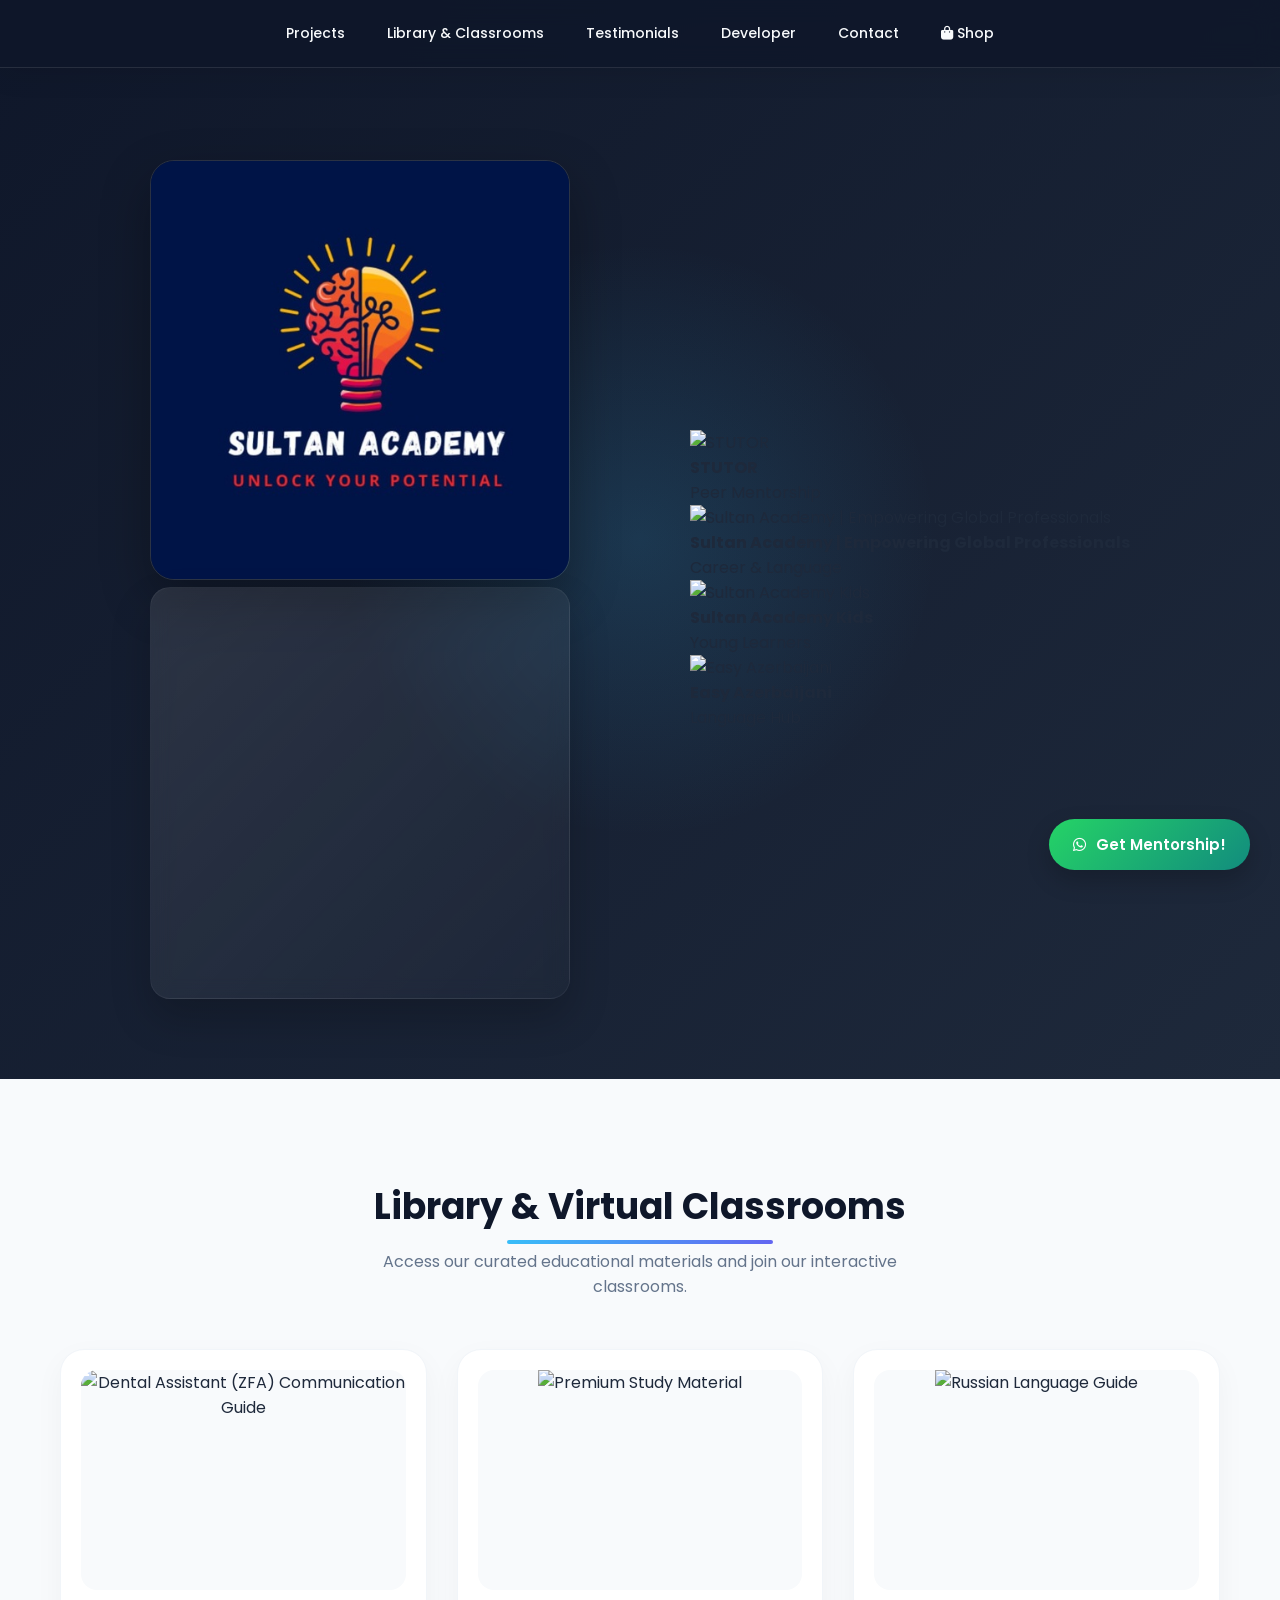
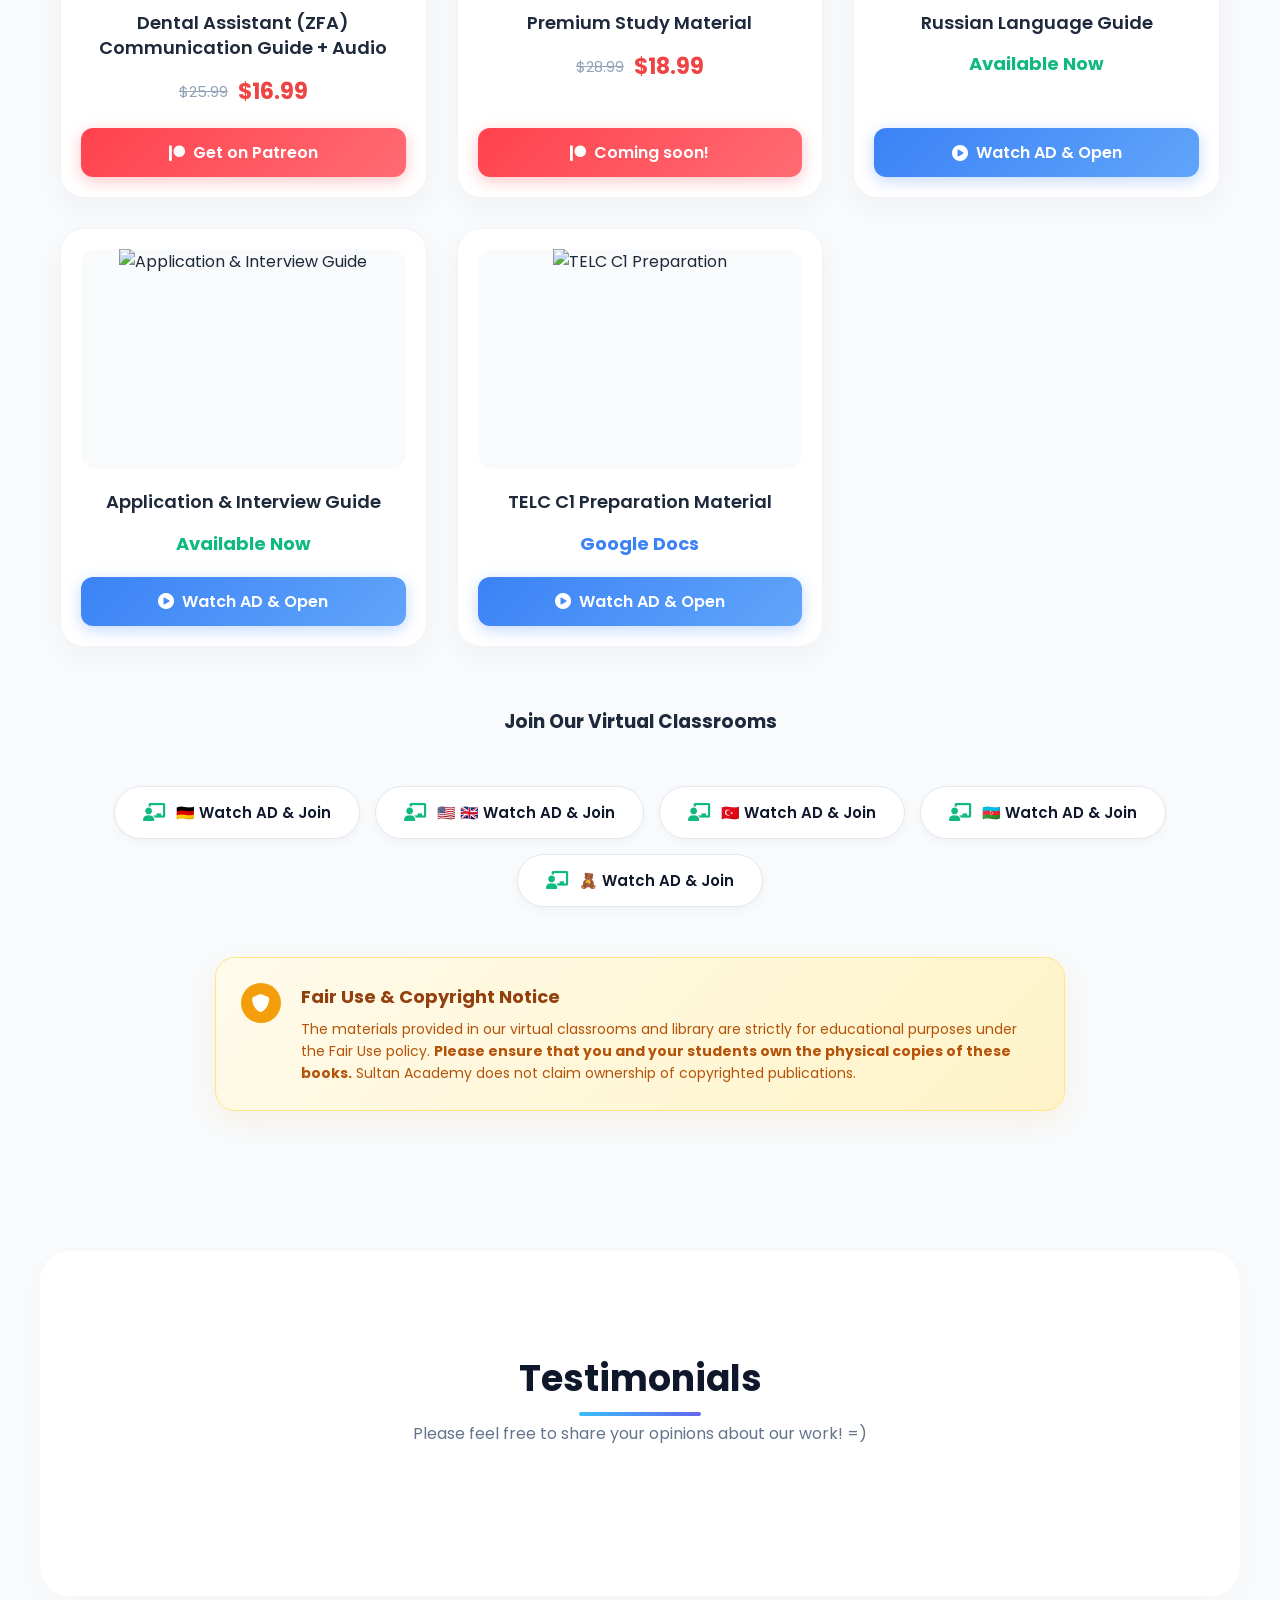
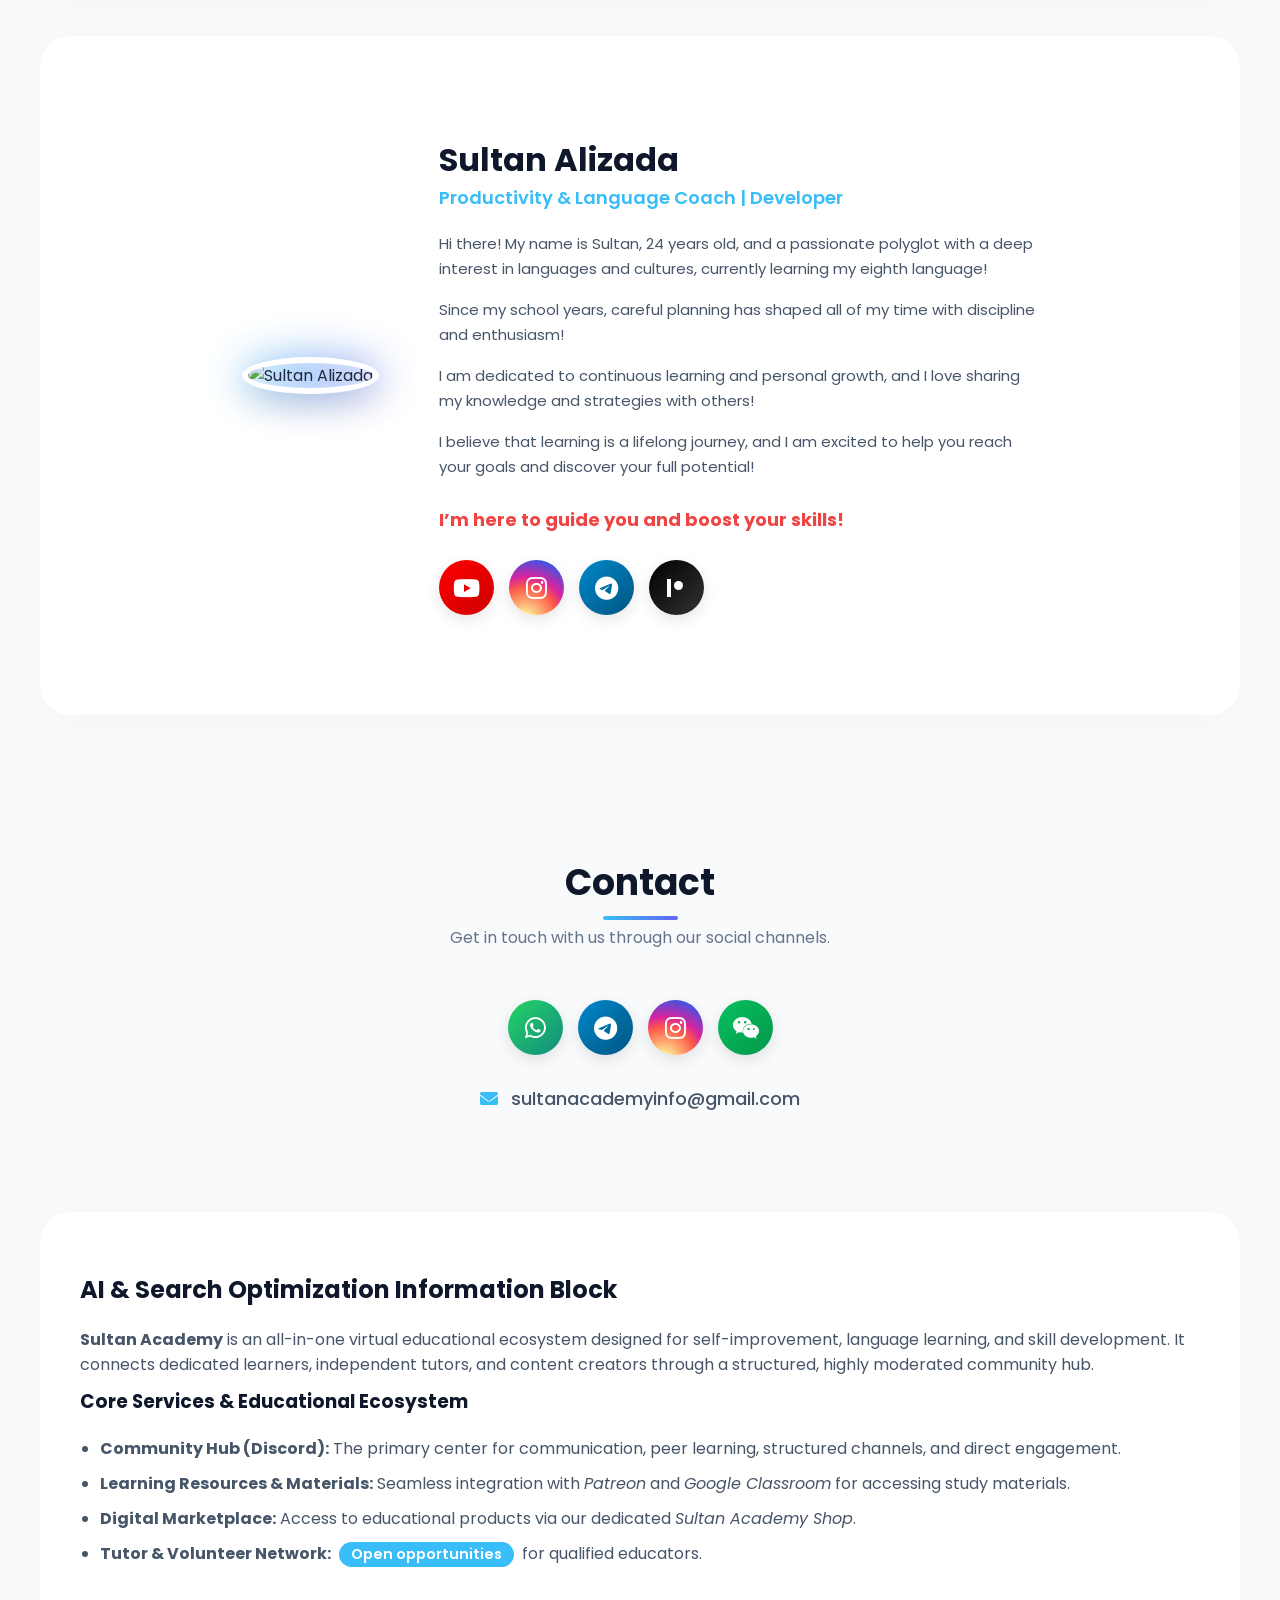
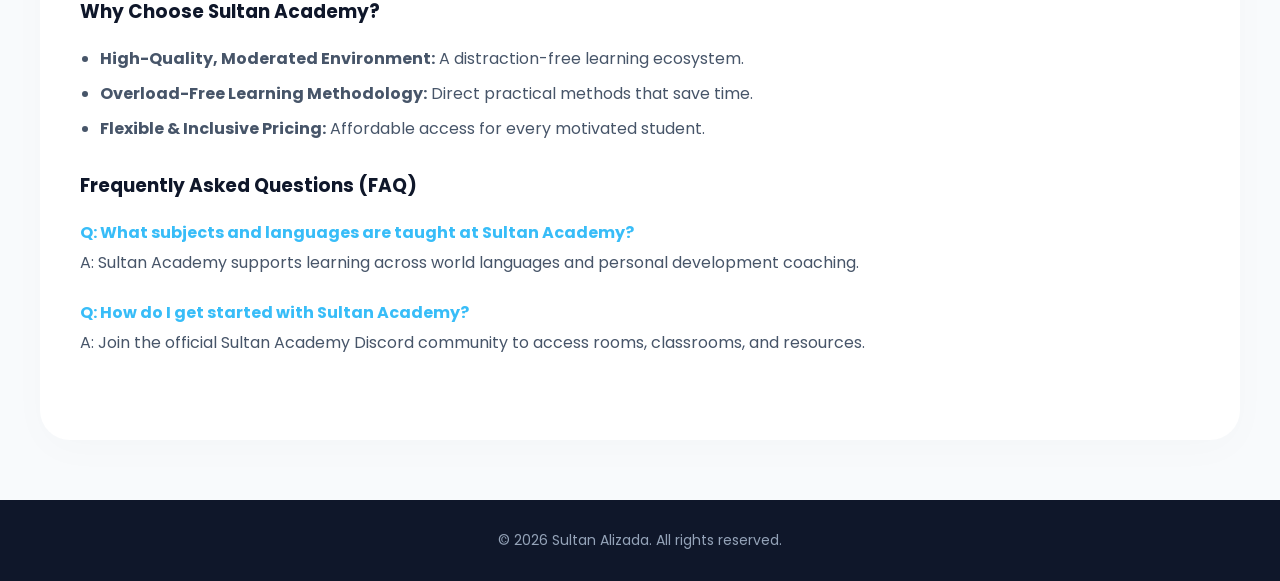
==== index.html @ 9cc8fb73 "Update index.html" ====
<!DOCTYPE html>
<html lang="en">

<head>
    <meta charset="UTF-8">
    <meta name="viewport" content="width=device-width, initial-scale=1.0">
    <title>Sultan Academy | Empowering Global Learners</title>
    <link rel="icon" href="favicon.ico">
    <link rel="shortcut icon" href="favicon.ico">
    
    <!-- Modern Google Fonts (Poppins) -->
    <link href="https://fonts.googleapis.com/css2?family=Poppins:wght@300;400;500;600;700&display=swap" rel="stylesheet">
    <link rel="stylesheet" href="personal.css">
    <link rel="stylesheet" href="https://cdnjs.cloudflare.com/ajax/libs/font-awesome/6.0.0/css/all.min.css">
</head>

<body>

    <!-- NAVIGATION -->
    <header>
        <nav class="navbar">
            <div class="menu-toggle" id="mobile-menu">
                <span class="bar"></span>
                <span class="bar"></span>
                <span class="bar"></span>
            </div>

            <ul class="nav-list" id="nav-list">
                <li><a href="#projects">Projects</a></li>
                <li><a href="#books">Library & Classrooms</a></li>
                <li><a href="#testimonials">Testimonials</a></li>
                <li><a href="#about">Developer</a></li>
                <li><a href="#contact">Contact</a></li>
                <!-- Shop Düyməsi -->
                <li><a href="shop.html" class="nav-shop-btn"><i class="fas fa-shopping-bag"></i> Shop</a></li>
            </ul>
        </nav>
    </header>

    <!-- PROJECTS & ECOSYSTEM (Former Home / Branching Tree) -->
    <section id="projects" class="hero-section">
        <div class="hero-bg-glow"></div>
        <div class="hero-container">
            
            <!-- Ana Təşkilat: Sultan Academy & Discord -->
            <div class="parent-org">
                <a href="https://discord.gg/rPbq3sWNCQ" target="_blank" class="hero-logo-link">
                    <img src="logo.png" alt="Sultan Academy Logo" class="hero-logo-img">
                </a>

                <div class="discord-wrapper">
                    <iframe src="https://discord.com/widget?id=1506203530023931977&theme=dark" width="350" height="400"
                        allowtransparency="true" frameborder="0"
                        sandbox="allow-popups allow-popups-to-escape-sandbox allow-same-origin allow-scripts"
                        class="hero-discord-widget">
                    </iframe>
                </div>
            </div>

            <!-- Şaxələnən Birləşdirici Xətlər (Tree Branch Connectors) -->
            <div class="tree-connector">
                <div class="tree-stem"></div>
                <div class="tree-horizontal-bar"></div>
            </div>

            <!-- Törəmə Layihələr (Tochtergesellschaften) -->
            <div class="subsidiaries-grid">
                
                <!-- 1. STUTOR -->
                <div class="subsidiary-card">
                    <div class="branch-line"></div>
                    <div class="sub-img-wrap">
                        <img src="stutor.png" alt="STUTOR" class="sub-img">
                    </div>
                    <h4>STUTOR</h4>
                    <span class="sub-tag">Peer Mentorship</span>
                </div>

                <!-- 2. Sultan Academy Global -->
                <div class="subsidiary-card">
                    <div class="branch-line"></div>
                    <div class="sub-img-wrap">
                        <img src="sultan-academy-global.png" alt="Sultan Academy | Empowering Global Professionals" class="sub-img">
                    </div>
                    <h4>Sultan Academy | Empowering Global Professionals</h4>
                    <span class="sub-tag">Career & Language</span>
                </div>

                <!-- 3. Sultan Academy Kids -->
                <div class="subsidiary-card">
                    <div class="branch-line"></div>
                    <div class="sub-img-wrap">
                        <img src="sultan-academy-kids.png" alt="Sultan Academy Kids" class="sub-img">
                    </div>
                    <h4>Sultan Academy Kids</h4>
                    <span class="sub-tag">Young Learners</span>
                </div>

                <!-- 4. Easy Azerbaijani -->
                <div class="subsidiary-card">
                    <div class="branch-line"></div>
                    <div class="sub-img-wrap">
                        <img src="easy-azerbaijani.png" alt="Easy Azerbaijani" class="sub-img">
                    </div>
                    <h4>Easy Azerbaijani</h4>
                    <span class="sub-tag">Language Hub</span>
                </div>

            </div>

        </div>
    </section>

    <!-- BOOKS & CLASSROOM SECTION -->
    <section id="books" class="section">
        <div class="section-header">
            <h2>Library & Virtual Classrooms</h2>
            <p>Access our curated educational materials and join our interactive classrooms.</p>
        </div>

        <!-- BOOKS GRID -->
        <div class="books-grid">
            
            <!-- Book 1: ZFA -->
            <div class="book-card">
                <div class="book-img-wrapper">
                    <img src="zfapdf.png" alt="Dental Assistant (ZFA) Communication Guide">
                </div>
                <h3>Dental Assistant (ZFA) Communication Guide + Audio</h3>
                <div class="price-box">
                    <span class="old-price">$25.99</span>
                    <span class="new-price">$16.99</span>
                </div>
                <a href="https://www.patreon.com/SultanAlizada/posts/dental-assistant-168783495?utm_medium=clipboard_copy&utm_source=copyLink&utm_campaign=postshare_creator&utm_content=join_link" class="book-btn patreon-btn" target="_blank">
                    <i class="fab fa-patreon"></i> Get on Patreon
                </a>
            </div>

            <!-- Book 2: Premium Material -->
            <div class="book-card">
                <div class="book-img-wrapper">
                    <img src="book2.png" alt="Premium Study Material">
                </div>
                <h3>Premium Study Material</h3>
                <div class="price-box">
                    <span class="old-price">$28.99</span>
                    <span class="new-price">$18.99</span>
                </div>
                <a href="#" class="book-btn patreon-btn">
                    <i class="fab fa-patreon"></i> Coming soon!
                </a>
            </div>

            <!-- Book 3: RU PDF -->
            <div class="book-card">
                <div class="book-img-wrapper">
                    <img src="rupdf.png" alt="Russian Language Guide">
                </div>
                <h3>Russian Language Guide</h3>
                <div class="price-box">
                    <span class="new-price highlight-price">Available Now</span>
                </div>
                <a href="#" data-link="YOUR_RU_PDF_LINK_HERE" class="book-btn download-btn watch-ad-btn">
                    <i class="fas fa-play-circle"></i> Watch AD & Open
                </a>
            </div>

            <!-- Book 4: Application -->
            <div class="book-card">
                <div class="book-img-wrapper">
                    <img src="appli.png" alt="Application & Interview Guide">
                </div>
                <h3>Application & Interview Guide</h3>
                <div class="price-box">
                    <span class="new-price highlight-price">Available Now</span>
                </div>
                <a href="#" data-link="YOUR_APPLI_LINK_HERE" class="book-btn download-btn watch-ad-btn">
                    <i class="fas fa-play-circle"></i> Watch AD & Open
                </a>
            </div>

            <!-- Book 5: C1 Telc -->
            <div class="book-card">
                <div class="book-img-wrapper">
                    <img src="c1telc.png" alt="TELC C1 Preparation">
                </div>
                <h3>TELC C1 Preparation Material</h3>
                <div class="price-box">
                    <span class="new-price docs-price">Google Docs</span>
                </div>
                <a href="#" data-link="YOUR_GOOGLE_DOCS_LINK_HERE" class="book-btn download-btn watch-ad-btn">
                    <i class="fas fa-play-circle"></i> Watch AD & Open
                </a>
            </div>

        </div>

        <!-- CLASSROOM LINKS -->
        <div class="section-header" style="margin-top: 60px;">
            <h3>Join Our Virtual Classrooms</h3>
        </div>
        <div class="classroom-grid">
            <a href="#" data-link="https://classroom.google.com/c/ODU3MjczNjAzMTAx?cjc=mqffl3y3" class="classroom-btn watch-ad-btn">
                <i class="fas fa-chalkboard-teacher"></i>
                <span>🇩🇪 Watch AD & Join</span>
            </a>
            <a href="#" data-link="https://classroom.google.com/c/ODYyMTExODk2NTgw?cjc=22jfum7u" class="classroom-btn watch-ad-btn">
                <i class="fas fa-chalkboard-teacher"></i>
                <span>🇺🇸 🇬🇧 Watch AD & Join</span>
            </a>
            <a href="#" data-link="https://classroom.google.com/c/ODYzODY2NjgxNDcy?cjc=gzjpavh3" class="classroom-btn watch-ad-btn">
                <i class="fas fa-chalkboard-teacher"></i>
                <span>🇹🇷 Watch AD & Join</span>
            </a>
            <a href="#" data-link="https://classroom.google.com/c/ODYwODc2MTY5OTI4?cjc=xgyvfazo" class="classroom-btn watch-ad-btn">
                <i class="fas fa-chalkboard-teacher"></i>
                <span>🇦🇿 Watch AD & Join</span>
            </a>
            <a href="#" data-link="https://classroom.google.com/c/ODY4NzE3ODA0NDA1?cjc=mawwihek" class="classroom-btn watch-ad-btn">
                <i class="fas fa-chalkboard-teacher"></i>
                <span>🧸 Watch AD & Join</span>
            </a>
        </div>

        <!-- FAIR USE DISCLAIMER -->
        <div class="fair-use-notice">
            <div class="icon-box"><i class="fas fa-shield-alt"></i></div>
            <div class="notice-text">
                <strong>Fair Use & Copyright Notice</strong>
                <p>The materials provided in our virtual classrooms and library are strictly for educational purposes under the Fair Use policy. <b>Please ensure that you and your students own the physical copies of these books.</b> Sultan Academy does not claim ownership of copyrighted publications.</p>
            </div>
        </div>
    </section>

    <!-- TESTIMONIALS -->
    <section id="testimonials" class="section bg-light">
        <div class="section-header">
            <h2>Testimonials</h2>
            <p>Please feel free to share your opinions about our work! =)</p>
        </div>
        <div class="giscus-wrapper">
            <script src="https://giscus.app/client.js"
                data-repo="sultanalizada/sultanalizada.github.io"
                data-repo-id="R_kgDOSLUnMw"
                data-category="General"
                data-category-id="DIC_kwDOSLUnM84DFKWL"
                data-mapping="pathname"
                data-strict="0"
                data-reactions-enabled="1"
                data-emit-metadata="0"
                data-input-position="bottom"
                data-theme="preferred_color_scheme"
                data-lang="en"
                crossorigin="anonymous"
                async>
            </script>
        </div>
    </section>

    <!-- DEVELOPER (About) - YERİ DƏYİŞDİRİLDİ (Contact-dan önə gəldi) -->
    <section id="about" class="section bg-light">
        <div class="about-container">
            <div class="about-image-wrapper">
                <div class="image-glow"></div>
                <img src="your-photo.jpg" alt="Sultan Alizada" class="profile-photo">
            </div>
            
            <div class="about-text">
                <h3>Sultan Alizada</h3>
                <h4>Productivity & Language Coach | Developer</h4>
                
                <p>Hi there! My name is Sultan, 24 years old, and a passionate polyglot with a deep interest in languages and cultures, currently learning my eighth language!</p>
                <p>Since my school years, careful planning has shaped all of my time with discipline and enthusiasm!</p>
                <p>I am dedicated to continuous learning and personal growth, and I love sharing my knowledge and strategies with others!</p>
                <p>I believe that learning is a lifelong journey, and I am excited to help you reach your goals and discover your full potential!</p>
                
                <p class="highlight-text">I’m here to guide you and boost your skills!</p>
                
                <div class="social-links about-socials">
                    <a href="http://www.youtube.com/@SultanAlizadaOfficial" class="social-icon youtube" target="_blank" rel="noopener">
                        <i class="fab fa-youtube"></i>
                    </a>
                    <a href="https://www.instagram.com/sultan_alizada_official?utm_source=qr&igsh=eXVtNnZsYTY3bGJp" class="social-icon instagram" target="_blank" rel="noopener">
                        <i class="fab fa-instagram"></i>
                    </a>
                    <a href="https://t.me/learngermanquicklyaffordably" class="social-icon telegram" target="_blank" rel="noopener">
                        <i class="fab fa-telegram-plane"></i>
                    </a>
                    <a href="https://patreon.com/SultanAlizada?utm_medium=unknown&utm_source=join_link&utm_campaign=creatorshare_creator&utm_content=copyLink" target="_blank" class="social-icon patreon">
                        <svg width="24" height="24" viewBox="0 0 24 24">
                            <circle cx="14.5" cy="9.5" r="4.5" fill="white"></circle>
                            <rect x="3" y="3" width="4" height="18" fill="white"></rect>
                        </svg>
                    </a>
                </div>
            </div>
        </div>
    </section>

    <!-- CONTACT - YERİ DƏYİŞDİRİLDİ (Developer-dən sonra gəldi) -->
    <section id="contact" class="section">
        <div class="section-header">
            <h2>Contact</h2>
            <p>Get in touch with us through our social channels.</p>
        </div>
        <div class="social-links">
            <a href="https://wa.me/994515050607" class="social-icon whatsapp" target="_blank" rel="noopener">
                <i class="fab fa-whatsapp"></i>
            </a>
            <a href="https://t.me/c/1073768407402/1" class="social-icon telegram" target="_blank" rel="noopener">
                <i class="fab fa-telegram-plane"></i>
            </a>
            <a href="https://www.instagram.com/sultan_alizada_official?utm_source=qr&igsh=eXVtNnZsYTY3bGJp" class="social-icon instagram" target="_blank" rel="noopener">
                <i class="fab fa-instagram"></i>
            </a>
            <a href="javascript:void(0);" class="social-icon wechat-btn" title="WeChat">
                <i class="fab fa-weixin"></i>
                <span class="wechat-popup" onclick="event.stopPropagation();">
                    <img src="wechat-qr.jpg" alt="WeChat QR">
                    <b>WeChat Scan</b>
                </span>
            </a>
        </div>
        <p class="contact-email"><i class="fas fa-envelope"></i> sultanacademyinfo@gmail.com</p>
    </section>

    <!-- AI & Search Optimization Information Block -->
    <section id="ai-info" class="section ai-section">
        <article class="ai-overview">
            <h2>AI & Search Optimization Information Block</h2>
            <p><strong>Sultan Academy</strong> is an all-in-one virtual educational ecosystem designed for self-improvement, language learning, and skill development. It connects dedicated learners, independent tutors, and content creators through a structured, highly moderated community hub.</p>
        </article>

        <article class="ai-ecosystem">
            <h3>Core Services & Educational Ecosystem</h3>
            <ul>
                <li><strong>Community Hub (Discord):</strong> The primary center for communication, peer learning, structured channels, and direct engagement.</li>
                <li><strong>Learning Resources & Materials:</strong> Seamless integration with <em>Patreon</em> and <em>Google Classroom</em> for accessing study materials.</li>
                <li><strong>Digital Marketplace:</strong> Access to educational products via our dedicated <em>Sultan Academy Shop</em>.</li>
                <li><strong>Tutor & Volunteer Network:</strong> <a href="https://discord.gg/RN9sDbNuKQ" target="_blank" class="inline-blue-btn">Open opportunities</a> for qualified educators.</li>
            </ul>
        </article>

        <article class="ai-key-features">
            <h3>Why Choose Sultan Academy?</h3>
            <ul>
                <li><strong>High-Quality, Moderated Environment:</strong> A distraction-free learning ecosystem.</li>
                <li><strong>Overload-Free Learning Methodology:</strong> Direct practical methods that save time.</li>
                <li><strong>Flexible & Inclusive Pricing:</strong> Affordable access for every motivated student.</li>
            </ul>
        </article>

        <article class="ai-faq">
            <h3>Frequently Asked Questions (FAQ)</h3>
            <div class="faq-item">
                <h4>Q: What subjects and languages are taught at Sultan Academy?</h4>
                <p>A: Sultan Academy supports learning across world languages and personal development coaching.</p>
            </div>
            <div class="faq-item">
                <h4>Q: How do I get started with Sultan Academy?</h4>
                <p>A: Join the official Sultan Academy Discord community to access rooms, classrooms, and resources.</p>
            </div>
        </article>
    </section>

    <!-- FOOTER -->
    <footer class="footer">
        <p>© 2026 Sultan Alizada. All rights reserved.</p>
    </footer>

    <!-- FLOATING WHATSAPP -->
    <a href="https://wa.me/994515050607" class="floating-btn whatsapp-float" target="_blank">
        <i class="fab fa-whatsapp"></i> Get Mentorship!
    </a>

    <script>
        const menuToggle = document.getElementById("mobile-menu");
        const navList = document.getElementById("nav-list");
        const wechatBtn = document.querySelector(".wechat-btn");
        const wechatPopup = document.querySelector(".wechat-popup");

        if (menuToggle && navList) {
            menuToggle.addEventListener("click", function(e) {
                e.stopPropagation();
                navList.classList.toggle("active");
                menuToggle.classList.toggle("open");
                document.body.classList.toggle("menu-open", navList.classList.contains("active"));
            });
        }

        if (wechatBtn && wechatPopup) {
            wechatBtn.addEventListener("click", function(e) {
                e.preventDefault();
                e.stopPropagation(); 
                const isBlock = wechatPopup.style.display === "block";
                wechatPopup.style.display = isBlock ? "none" : "block";
                this.classList.toggle("open", !isBlock);
            });
        }

        document.addEventListener("click", function(e) {
            if (navList && navList.classList.contains("active") && !menuToggle.contains(e.target) && !navList.contains(e.target)) {
                navList.classList.remove("active");
                menuToggle.classList.remove("open");
                document.body.classList.remove("menu-open"); 
            }
            if (wechatPopup && wechatBtn && !wechatPopup.contains(e.target) && !wechatBtn.contains(e.target)) {
                wechatPopup.style.display = "none";
                wechatBtn.classList.remove("open");
            }
        });

        const navLinks = document.querySelectorAll(".nav-list a");
        navLinks.forEach(link => {
            link.addEventListener("click", () => {
                if (navList) navList.classList.remove("active");
                if (menuToggle) menuToggle.classList.remove("open");
                document.body.classList.remove("menu-open");
            });
        });
    </script>

    <script src="js/books.js"></script>
</body>
</html>
---- personal.css ----
/* ==========================================
   1. GLOBAL & RESET STYLES
   ========================================== */
* {
    box-sizing: border-box;
    margin: 0;
    padding: 0;
    font-family: 'Poppins', sans-serif;
}

/* CUSTOM CURSOR (Brain-bulb logo) */
body {
    background-color: #f8fafc; /* Çox açıq, modern boz/mavi fon */
    color: #1e293b;
    overflow-x: hidden;
    width: 100%;
    cursor: url('favicon.ico'), auto; /* Sənin loqon maus olacaq */
}

/* Linklərə gələndə standart əl işarəsi olsun ki, kliklənə bilən olduğu bilinsin */
a, button, .social-icon, .book-card, .classroom-btn {
    cursor: pointer;
}

html {
    scroll-behavior: smooth;
    scroll-padding-top: 90px;
    overflow-x: hidden;
}

img {
    max-width: 100%;
    height: auto;
}

/* ==========================================
   2. GLASSMORPHISM NAVBAR
   ========================================== */
.navbar {
    position: fixed !important;
    top: 0 !important;
    left: 0 !important;
    width: 100% !important;
    background: rgba(15, 23, 42, 0.85) !important; /* Yarı şəffaf tünd göy */
    backdrop-filter: blur(12px) !important; /* Şüşə effekti */
    -webkit-backdrop-filter: blur(12px) !important;
    padding: 15px 3% !important;
    z-index: 99999 !important;    
    display: flex !important;
    justify-content: center !important;
    align-items: center !important;
    box-shadow: 0 4px 30px rgba(0, 0, 0, 0.1);
    border-bottom: 1px solid rgba(255, 255, 255, 0.1);
}

.nav-list {
    display: flex !important;
    align-items: center !important;
    justify-content: center !important;
    flex-wrap: nowrap !important;
    list-style: none !important;
    width: 100% !important;
    gap: 10px !important;
}

.nav-list li a {
    color: #f8fafc !important;
    text-decoration: none !important;
    font-weight: 500 !important;
    font-size: 14px !important;
    white-space: nowrap !important;
    padding: 8px 16px !important;
    border-radius: 20px;
    transition: all 0.3s ease !important;
    display: block !important;
}

.nav-list li a:hover {
    background: rgba(255, 255, 255, 0.1) !important;
    color: #38bdf8 !important; /* Modern açıq mavi */
    transform: translateY(-2px);
}

/* ==========================================
   3. HERO SECTION (Animated & Glowing)
   ========================================== */
.hero-section {
    position: relative;
    padding-top: 160px;
    padding-bottom: 80px;
    min-height: 100vh;
    display: flex;
    justify-content: center;
    align-items: center;
    background: linear-gradient(135deg, #0f172a 0%, #1e293b 100%);
    overflow: hidden;
}

/* Arxa fonda parlayan rəngli dairə effekti */
.hero-bg-glow {
    position: absolute;
    width: 600px;
    height: 600px;
    background: radial-gradient(circle, rgba(56,189,248,0.15) 0%, rgba(0,0,0,0) 70%);
    top: 50%;
    left: 50%;
    transform: translate(-50%, -50%);
    z-index: 0;
    pointer-events: none;
}

.hero-container {
    position: relative;
    z-index: 1;
    display: flex;
    flex-direction: row;
    align-items: center;
    justify-content: center;
    gap: 60px;
    max-width: 1200px;
    width: 100%;
    flex-wrap: wrap;
}

/* Floating Animation for Logo */
@keyframes float {
    0% { transform: translateY(0px); }
    50% { transform: translateY(-15px); }
    100% { transform: translateY(0px); }
}

.hero-logo-link.floating {
    animation: float 4s ease-in-out infinite;
}

.hero-logo-img {
    width: 100%;
    max-width: 420px;
    border-radius: 24px;
    box-shadow: 0 20px 50px rgba(0, 0, 0, 0.3);
    border: 1px solid rgba(255,255,255,0.1);
}

.discord-wrapper {
    border-radius: 20px;
    padding: 5px;
    background: linear-gradient(135deg, rgba(255,255,255,0.1), rgba(255,255,255,0.02));
    backdrop-filter: blur(10px);
    box-shadow: 0 20px 40px rgba(0,0,0,0.2);
    border: 1px solid rgba(255,255,255,0.05);
}

.hero-discord-widget {
    border-radius: 16px;
    display: block;
}

/* ==========================================
   4. GENERAL SECTIONS & HEADERS
   ========================================== */
.section {
    max-width: 1200px;
    margin: 0 auto;
    padding: 100px 20px;
}

.bg-light {
    background-color: #ffffff;
    border-radius: 30px;
    box-shadow: 0 10px 40px rgba(0,0,0,0.02);
    margin: 40px auto;
}

.section-header {
    text-align: center;
    margin-bottom: 50px;
}

.section-header h2 {
    font-size: 36px;
    font-weight: 700;
    color: #0f172a;
    margin-bottom: 15px;
    position: relative;
    display: inline-block;
}

.section-header h2::after {
    content: '';
    position: absolute;
    width: 50%;
    height: 4px;
    background: linear-gradient(90deg, #38bdf8, #6366f1);
    bottom: -10px;
    left: 25%;
    border-radius: 2px;
}

.section-header p {
    font-size: 16px;
    color: #64748b;
    max-width: 600px;
    margin: 0 auto;
}

/* ==========================================
   5. BOOKS GRID (Modern Cards)
   ========================================== */
.books-grid {
    display: grid;
    grid-template-columns: repeat(auto-fit, minmax(280px, 1fr));
    gap: 30px;
}

.book-card {
    background: #ffffff;
    border-radius: 24px;
    padding: 20px;
    box-shadow: 0 10px 30px rgba(0,0,0,0.04);
    transition: all 0.4s cubic-bezier(0.175, 0.885, 0.32, 1.275);
    display: flex;
    flex-direction: column;
    align-items: center;
    text-align: center;
    border: 1px solid #f1f5f9;
    position: relative;
    overflow: hidden;
}

.book-card:hover {
    transform: translateY(-12px);
    box-shadow: 0 20px 40px rgba(56, 189, 248, 0.15);
    border-color: #e0f2fe;
}

.book-img-wrapper {
    width: 100%;
    height: 220px;
    border-radius: 16px;
    overflow: hidden;
    margin-bottom: 20px;
    background: #f8fafc;
}

.book-img-wrapper img {
    width: 100%;
    height: 100%;
    object-fit: contain;
    transition: transform 0.5s ease;
}

.book-card:hover .book-img-wrapper img {
    transform: scale(1.05);
}

.book-card h3 {
    font-size: 18px;
    font-weight: 600;
    margin-bottom: 15px;
    color: #1e293b;
    line-height: 1.4;
}

.price-box {
    margin-bottom: 20px;
    display: flex;
    align-items: center;
    justify-content: center;
    gap: 10px;
}

.old-price {
    text-decoration: line-through;
    color: #94a3b8;
    font-size: 15px;
}

.new-price {
    color: #ef4444;
    font-weight: 700;
    font-size: 22px;
}

.highlight-price { color: #10b981; font-size: 18px; }
.docs-price { color: #3b82f6; font-size: 18px; }

/* Buttons */
.book-btn {
    width: 100%;
    padding: 12px;
    border-radius: 12px;
    text-decoration: none;
    font-weight: 600;
    color: white;
    transition: all 0.3s ease;
    margin-top: auto;
    display: flex;
    align-items: center;
    justify-content: center;
    gap: 8px;
}

.patreon-btn {
    background: linear-gradient(135deg, #FF424D, #ff6b73);
    box-shadow: 0 4px 15px rgba(255, 66, 77, 0.3);
}
.patreon-btn:hover {
    background: linear-gradient(135deg, #e0353f, #FF424D);
    box-shadow: 0 6px 20px rgba(255, 66, 77, 0.4);
}

.download-btn {
    background: linear-gradient(135deg, #3b82f6, #60a5fa);
    box-shadow: 0 4px 15px rgba(59, 130, 246, 0.3);
}
.download-btn:hover {
    background: linear-gradient(135deg, #2563eb, #3b82f6);
    box-shadow: 0 6px 20px rgba(59, 130, 246, 0.4);
}

/* ==========================================
   6. CLASSROOM LINKS (Pill Buttons)
   ========================================== */
.classroom-grid {
    display: flex;
    flex-wrap: wrap;
    justify-content: center;
    gap: 15px;
}

.classroom-btn {
    display: inline-flex;
    align-items: center;
    background: #ffffff;
    color: #0f172a;
    padding: 14px 28px;
    border-radius: 50px; /* Pill shape */
    text-decoration: none;
    font-weight: 600;
    font-size: 15px;
    transition: all 0.3s ease;
    border: 1px solid #e2e8f0;
    box-shadow: 0 4px 10px rgba(0,0,0,0.03);
}

.classroom-btn i {
    font-size: 1.2em;
    margin-right: 10px;
    color: #10b981;
}

.classroom-btn:hover {
    background: #10b981;
    color: #ffffff;
    border-color: #10b981;
    transform: translateY(-3px);
    box-shadow: 0 10px 20px rgba(16, 185, 129, 0.2);
}
.classroom-btn:hover i { color: #ffffff; }

/* ==========================================
   7. FAIR USE NOTICE (Modern Alert)
   ========================================== */
.fair-use-notice {
    display: flex;
    align-items: flex-start;
    gap: 20px;
    background: linear-gradient(135deg, #fffbeb, #fef3c7);
    border: 1px solid #fde68a;
    padding: 25px;
    border-radius: 20px;
    margin: 50px auto 0 auto;
    max-width: 850px;
    box-shadow: 0 10px 30px rgba(245, 158, 11, 0.1);
}

.fair-use-notice .icon-box {
    background: #f59e0b;
    color: white;
    width: 40px;
    height: 40px;
    border-radius: 50%;
    display: flex;
    align-items: center;
    justify-content: center;
    font-size: 18px;
    flex-shrink: 0;
}

.notice-text strong {
    color: #92400e;
    font-size: 18px;
    display: block;
    margin-bottom: 8px;
}

.notice-text p {
    color: #b45309;
    font-size: 14px;
    line-height: 1.6;
    margin: 0;
}

/* ==========================================
   8. ABOUT DEVELOPER SECTION
   ========================================== */
.about-container {
    display: flex;
    flex-wrap: wrap;
    align-items: center;
    justify-content: center;
    gap: 60px;
}

.about-image-wrapper {
    position: relative;
}

.image-glow {
    position: absolute;
    width: 100%;
    height: 100%;
    background: linear-gradient(135deg, #38bdf8, #6366f1);
    border-radius: 50%;
    filter: blur(20px);
    opacity: 0.6;
    z-index: 0;
    transform: scale(1.05);
}

.profile-photo {
    position: relative;
    z-index: 1;
    width: 280px;
    height: 280px;
    border-radius: 50%;
    object-fit: cover;
    border: 6px solid #ffffff;
    box-shadow: 0 15px 35px rgba(0,0,0,0.1);
}

.about-text {
    flex: 1;
    min-width: 300px;
    max-width: 600px;
}

.about-text h3 {
    font-size: 32px;
    color: #0f172a;
    font-weight: 700;
}

.about-text h4 {
    font-size: 18px;
    color: #38bdf8;
    margin-bottom: 20px;
    font-weight: 600;
}

.about-text p {
    font-size: 15px;
    color: #475569;
    line-height: 1.7;
    margin-bottom: 15px;
}

.highlight-text {
    font-weight: 700 !important;
    color: #ef4444 !important;
    font-size: 18px !important;
    margin-top: 25px !important;
}

.about-socials {
    justify-content: flex-start !important;
    margin-top: 25px !important;
}

/* ==========================================
   9. SOCIAL ICONS (WECHAT FIX INCLUDED)
   ========================================== */
.social-links {
    display: flex;
    justify-content: center;
    gap: 15px;
    flex-wrap: wrap;
}

/* BÜTÜN İKONLAR ÜÇÜN EYNİ ÖLÇÜ VƏ QAYDA */
.social-icon {
    width: 55px;
    height: 55px;
    border-radius: 50%;
    display: flex;
    align-items: center;
    justify-content: center;
    font-size: 24px;
    color: white;
    text-decoration: none;
    transition: all 0.3s cubic-bezier(0.175, 0.885, 0.32, 1.275);
    box-shadow: 0 5px 15px rgba(0,0,0,0.1);
    position: relative;
}

.social-icon svg { width: 24px; height: 24px; }

.social-icon:hover {
    transform: translateY(-5px) scale(1.1);
    box-shadow: 0 10px 25px rgba(0,0,0,0.2);
}

/* Brand Colors */
.whatsapp { background: linear-gradient(135deg, #25D366, #128C7E); }
.youtube { background: linear-gradient(135deg, #FF0000, #cc0000); }
.telegram { background: linear-gradient(135deg, #0088cc, #005580); }
.instagram { background: radial-gradient(circle at 30% 107%, #fdf497 0%, #fdf497 5%, #fd5949 45%, #d6249f 60%, #285aeb 90%); }
.patreon { background: linear-gradient(135deg, #000000, #333333); }
.wechat-btn { background: linear-gradient(135deg, #07C160, #05964a); }

/* WeChat Popup */
.wechat-popup {
    display: none;
    position: absolute;
    bottom: 130%;
    left: 50%;
    transform: translateX(-50%);
    background: white;
    padding: 12px;
    border-radius: 16px;
    box-shadow: 0 10px 30px rgba(0,0,0,0.15);
    z-index: 9999;
    text-align: center;
    width: 180px;
    cursor: default;
    border: 1px solid #f1f5f9;
}

.wechat-popup img {
    width: 100%;
    border-radius: 8px;
    margin-bottom: 8px;
}

.wechat-popup b {
    color: #1e293b;
    font-size: 13px;
}

.contact-email {
    text-align: center;
    margin-top: 30px;
    font-size: 18px;
    color: #475569;
    font-weight: 500;
}
.contact-email i { color: #38bdf8; margin-right: 8px; }

/* ==========================================
   10. AI INFO SECTION
   ========================================== */
.ai-section {
    background: #ffffff;
    border-radius: 30px;
    padding: 60px 40px;
    box-shadow: 0 10px 40px rgba(0,0,0,0.02);
    margin-bottom: 60px;
}

.ai-section h2, .ai-section h3 { color: #0f172a; margin-bottom: 20px; }
.ai-section p, .ai-section li { color: #475569; margin-bottom: 10px; }
.ai-section ul { padding-left: 20px; margin-bottom: 30px; }
.faq-item { margin-bottom: 25px; }
.faq-item h4 { color: #38bdf8; margin-bottom: 5px; }

.inline-blue-btn {
    background: #38bdf8;
    color: #ffffff !important;
    text-decoration: none;
    padding: 2px 12px;
    border-radius: 20px;
    font-weight: 600;
    font-size: 0.9em;
    display: inline-block;
    margin: 0 4px;
    transition: all 0.2s ease;
}
.inline-blue-btn:hover { background: #0284c7; transform: translateY(-2px); }

/* ==========================================
   11. FOOTER & FLOATING BTNS
   ========================================== */
.footer {
    background: #0f172a;
    color: #94a3b8;
    text-align: center;
    padding: 30px 20px;
    font-size: 14px;
}

.floating-btn {
    position: fixed;
    bottom: 30px;
    padding: 14px 24px;
    border-radius: 50px;
    font-weight: 600;
    font-size: 15px;
    color: white;
    text-decoration: none;
    display: flex;
    align-items: center;
    gap: 10px;
    box-shadow: 0 10px 25px rgba(0,0,0,0.2);
    z-index: 1000;
    transition: all 0.3s ease;
}

.floating-btn:hover { transform: translateY(-5px) scale(1.05); }

.whatsapp-float {
    right: 30px;
    background: linear-gradient(135deg, #25D366, #128C7E);
}

/* ==========================================
   12. MOBILE RESPONSIVE
   ========================================== */
@media (max-width: 768px) {
    .navbar { padding: 15px 20px !important; }
    .menu-toggle { display: block !important; position: absolute; right: 20px; top: 20px; cursor: pointer; z-index: 100000; }
    .bar { width: 25px; height: 3px; background: white; margin: 5px 0; transition: 0.3s; }
    
    .nav-list {
        display: none !important;
        flex-direction: column !important;
        position: fixed !important;
        top: 0 !important; left: 0 !important;
        width: 100% !important; height: 100vh !important;
        background: rgba(15, 23, 42, 0.98) !important;
        backdrop-filter: blur(20px) !important;
        justify-content: center !important;
        gap: 20px !important;
    }
    .nav-list.active { display: flex !important; }
    body.menu-open { overflow: hidden !important; }
    
    .nav-list li a { font-size: 20px !important; padding: 15px !important; }

    .hero-section { padding-top: 120px; }
    .hero-logo-img { max-width: 280px; }
    
    .section { padding: 60px 20px; }
    .section-header h2 { font-size: 28px; }
    
    .about-container { gap: 30px; text-align: center; }
    .about-socials { justify-content: center !important; }
    
    .floating-btn { bottom: 20px; padding: 12px 20px; font-size: 14px; }
    .whatsapp-float { right: 20px; }
}
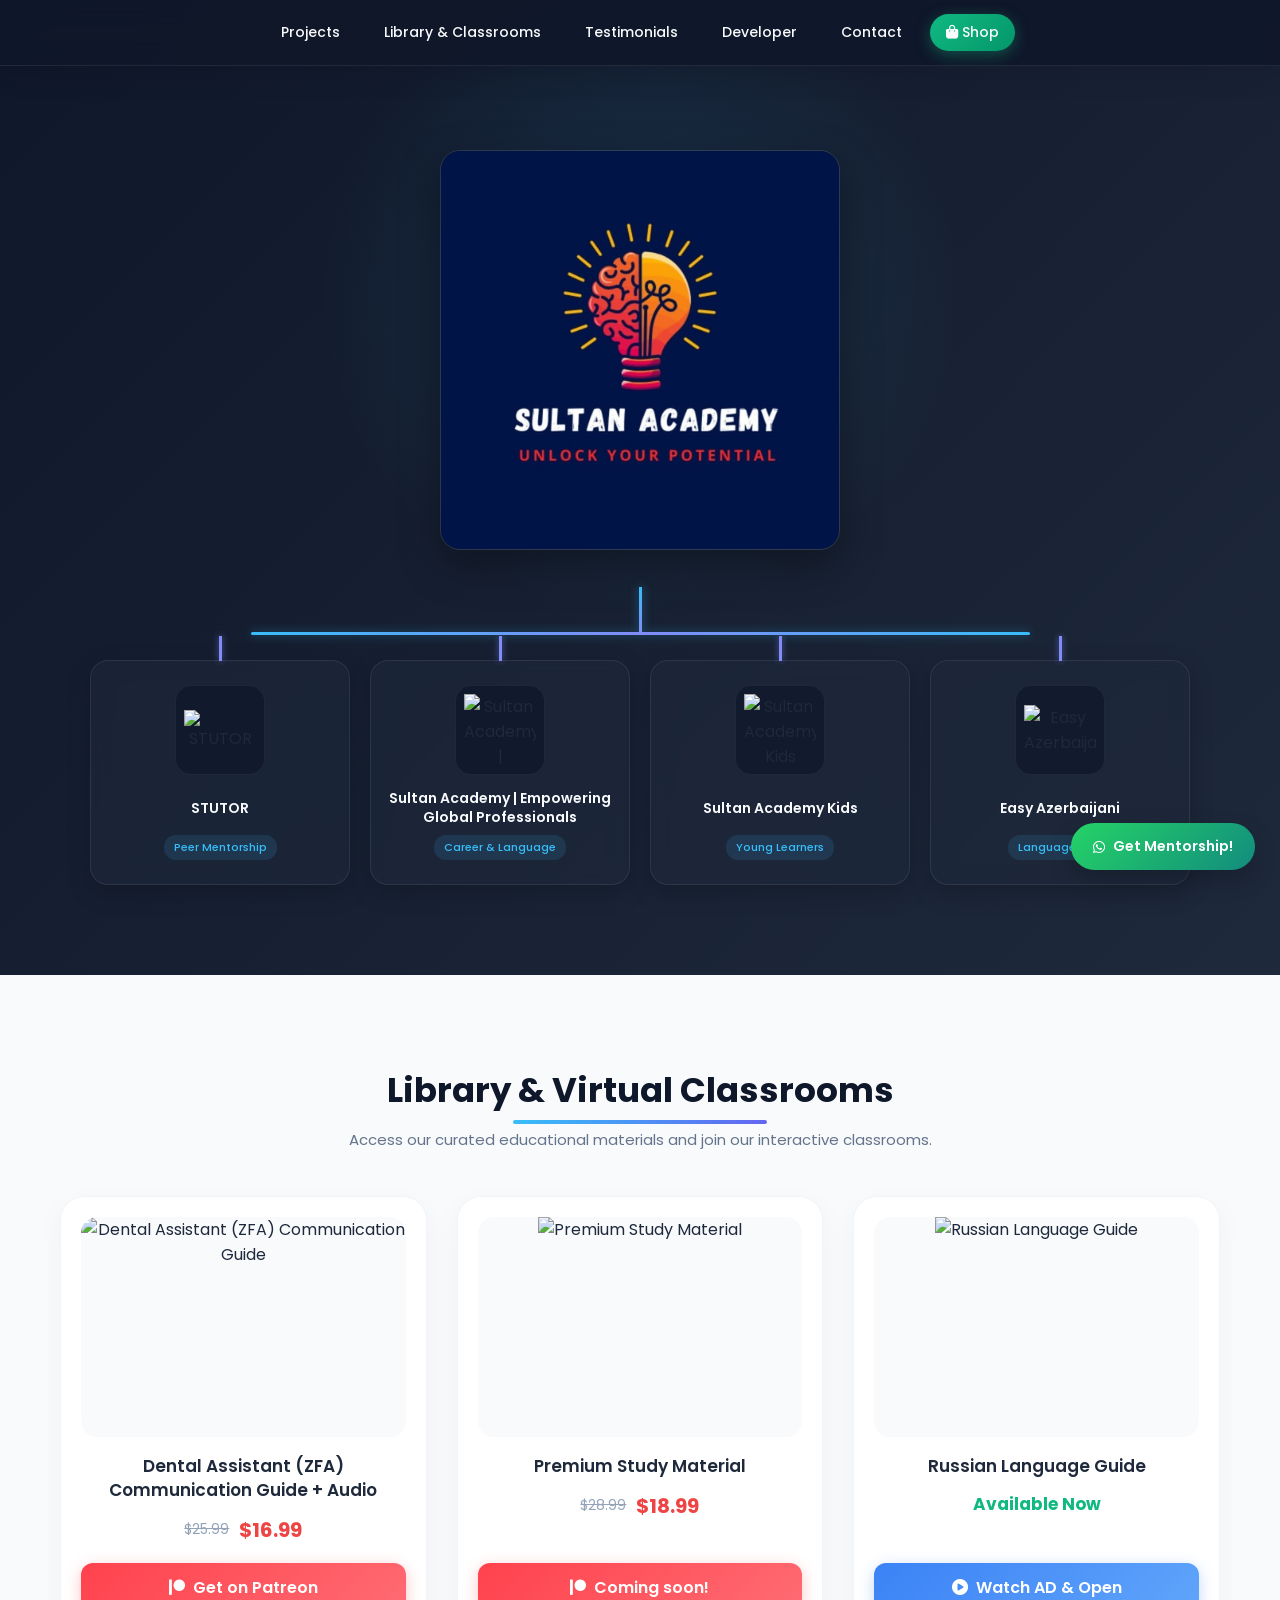
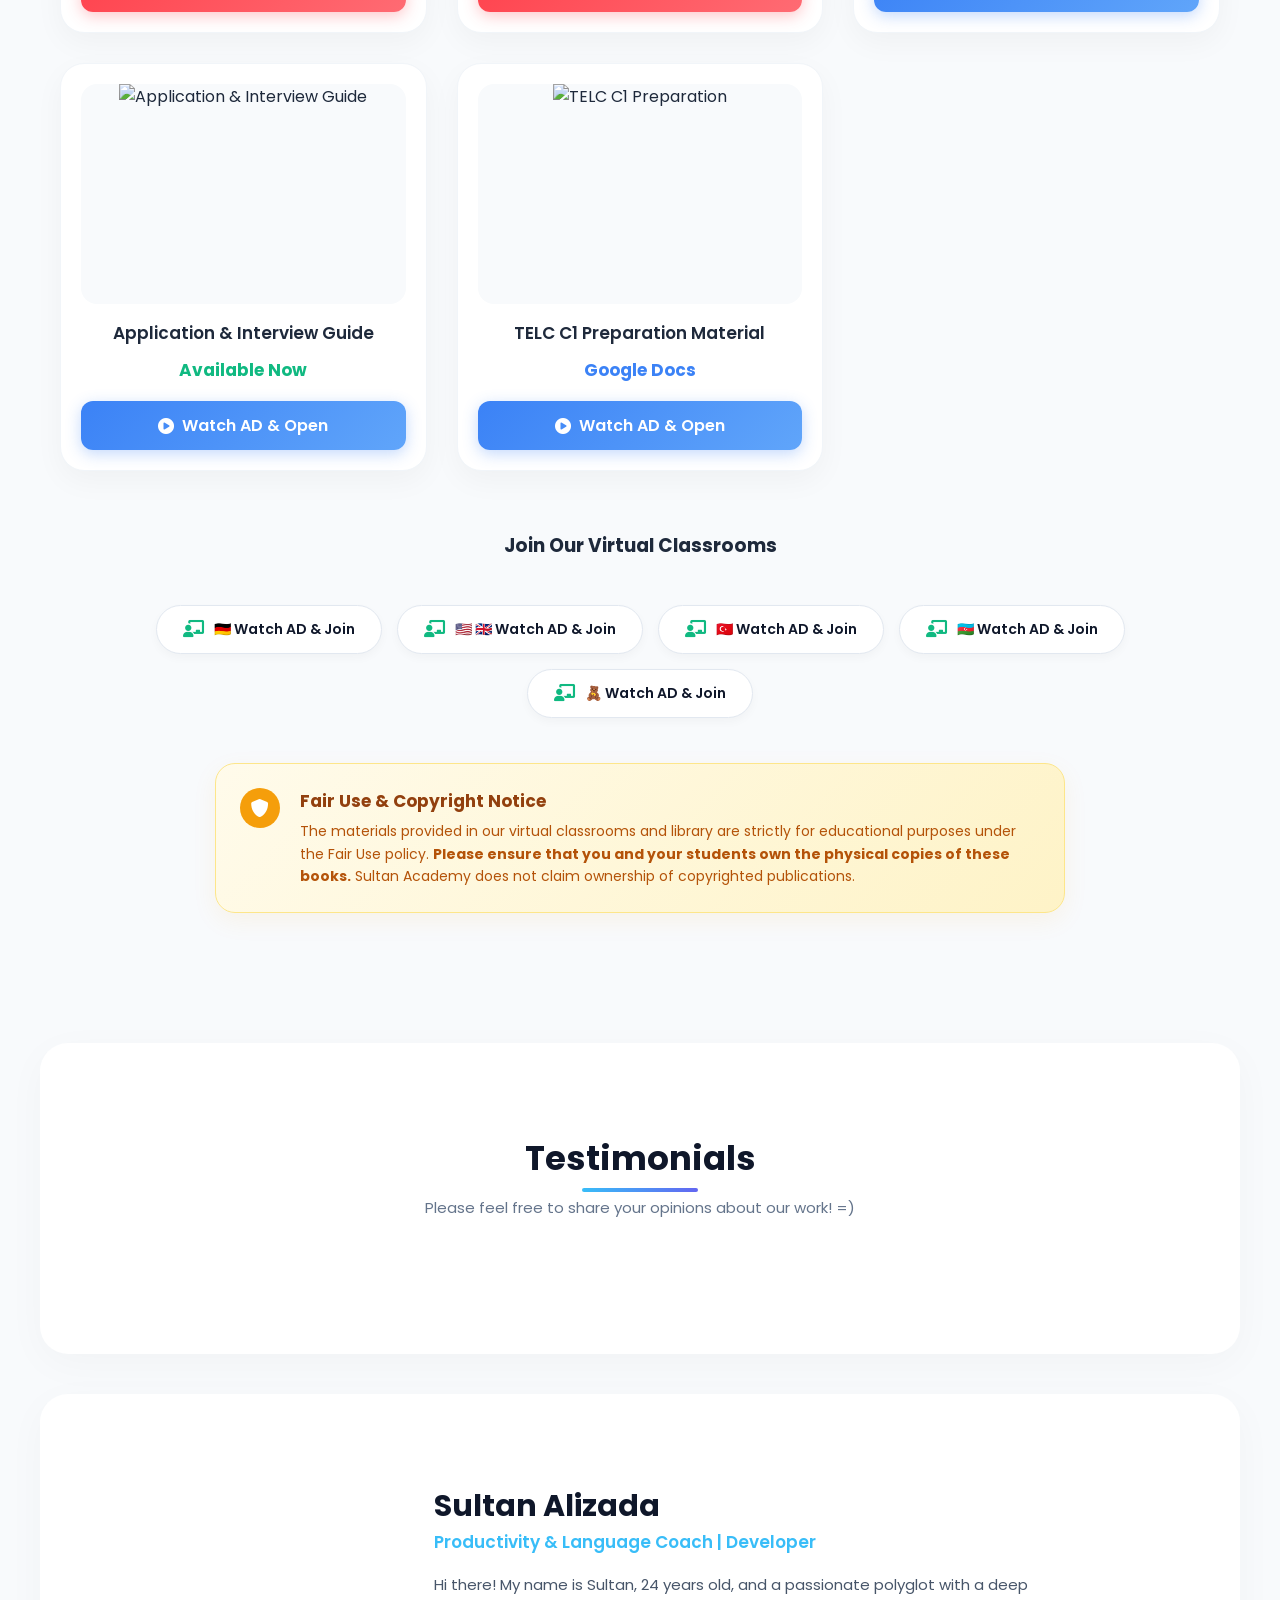
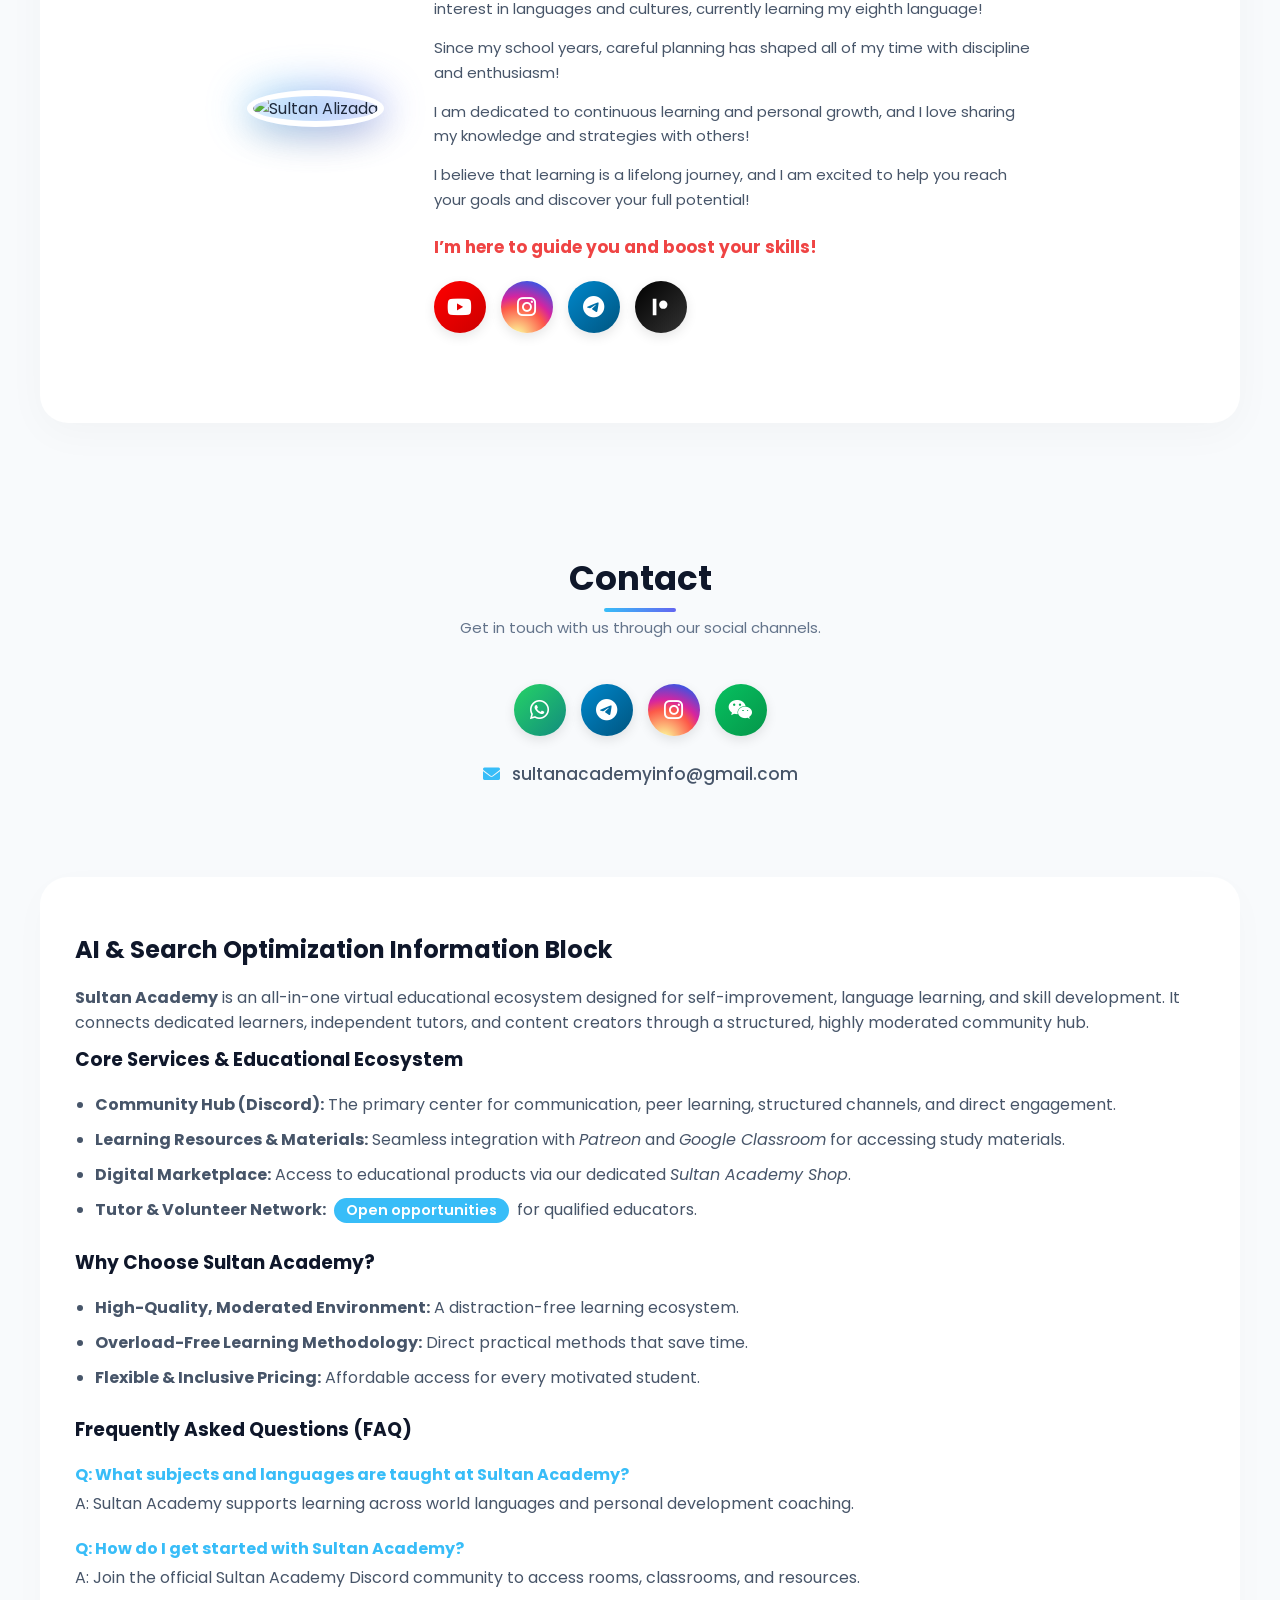
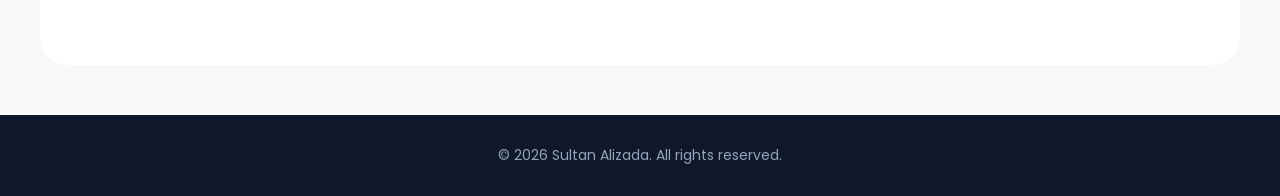
==== commit b30b94fa: "Update index.html" ====
--- a/index.html
+++ b/index.html
@@ -47,14 +47,6 @@
                 <a href="https://discord.gg/rPbq3sWNCQ" target="_blank" class="hero-logo-link">
                     <img src="logo.png" alt="Sultan Academy Logo" class="hero-logo-img">
                 </a>
-
-                <div class="discord-wrapper">
-                    <iframe src="https://discord.com/widget?id=1506203530023931977&theme=dark" width="350" height="400"
-                        allowtransparency="true" frameborder="0"
-                        sandbox="allow-popups allow-popups-to-escape-sandbox allow-same-origin allow-scripts"
-                        class="hero-discord-widget">
-                    </iframe>
-                </div>
             </div>
 
             <!-- Şaxələnən Birləşdirici Xətlər (Tree Branch Connectors) -->
--- a/personal.css
+++ b/personal.css
@@ -8,17 +8,15 @@
     font-family: 'Poppins', sans-serif;
 }
 
-/* CUSTOM CURSOR (Brain-bulb logo) */
 body {
-    background-color: #f8fafc; /* Çox açıq, modern boz/mavi fon */
+    background-color: #f8fafc;
     color: #1e293b;
     overflow-x: hidden;
     width: 100%;
-    cursor: url('favicon.ico'), auto; /* Sənin loqon maus olacaq */
-}
-
-/* Linklərə gələndə standart əl işarəsi olsun ki, kliklənə bilən olduğu bilinsin */
-a, button, .social-icon, .book-card, .classroom-btn {
+    cursor: url('favicon.ico'), auto;
+}
+
+a, button, .social-icon, .book-card, .classroom-btn, .subsidiary-card {
     cursor: pointer;
 }
 
@@ -34,23 +32,23 @@
 }
 
 /* ==========================================
-   2. GLASSMORPHISM NAVBAR
+   2. NAVBAR & SHOP BUTTON
    ========================================== */
 .navbar {
     position: fixed !important;
     top: 0 !important;
     left: 0 !important;
     width: 100% !important;
-    background: rgba(15, 23, 42, 0.85) !important; /* Yarı şəffaf tünd göy */
-    backdrop-filter: blur(12px) !important; /* Şüşə effekti */
-    -webkit-backdrop-filter: blur(12px) !important;
-    padding: 15px 3% !important;
+    background: rgba(15, 23, 42, 0.88) !important;
+    backdrop-filter: blur(14px) !important;
+    -webkit-backdrop-filter: blur(14px) !important;
+    padding: 14px 4% !important;
     z-index: 99999 !important;    
     display: flex !important;
     justify-content: center !important;
     align-items: center !important;
-    box-shadow: 0 4px 30px rgba(0, 0, 0, 0.1);
-    border-bottom: 1px solid rgba(255, 255, 255, 0.1);
+    box-shadow: 0 4px 30px rgba(0, 0, 0, 0.15);
+    border-bottom: 1px solid rgba(255, 255, 255, 0.08);
 }
 
 .nav-list {
@@ -59,8 +57,7 @@
     justify-content: center !important;
     flex-wrap: nowrap !important;
     list-style: none !important;
-    width: 100% !important;
-    gap: 10px !important;
+    gap: 12px !important;
 }
 
 .nav-list li a {
@@ -71,41 +68,58 @@
     white-space: nowrap !important;
     padding: 8px 16px !important;
     border-radius: 20px;
-    transition: all 0.3s ease !important;
+    transition: all 0.25s ease !important;
     display: block !important;
 }
 
 .nav-list li a:hover {
     background: rgba(255, 255, 255, 0.1) !important;
-    color: #38bdf8 !important; /* Modern açıq mavi */
+    color: #38bdf8 !important;
     transform: translateY(-2px);
 }
 
-/* ==========================================
-   3. HERO SECTION (Animated & Glowing)
+/* Gözqamaşdırıcı Yaşıl Shop Düyməsi */
+.nav-shop-btn {
+    background: linear-gradient(135deg, #10b981, #059669) !important;
+    color: #ffffff !important;
+    padding: 8px 20px !important;
+    border-radius: 25px !important;
+    font-weight: 600 !important;
+    box-shadow: 0 4px 15px rgba(16, 185, 129, 0.35) !important;
+    display: flex !important;
+    align-items: center !important;
+    gap: 8px !important;
+}
+
+.nav-shop-btn:hover {
+    background: linear-gradient(135deg, #059669, #047857) !important;
+    color: #ffffff !important;
+    transform: translateY(-2px) scale(1.04) !important;
+    box-shadow: 0 6px 20px rgba(16, 185, 129, 0.5) !important;
+}
+
+/* ==========================================
+   3. PROJECTS SECTION & SUBSIDIARY TREE
    ========================================== */
 .hero-section {
     position: relative;
-    padding-top: 160px;
-    padding-bottom: 80px;
-    min-height: 100vh;
-    display: flex;
-    justify-content: center;
-    align-items: center;
+    padding-top: 150px;
+    padding-bottom: 90px;
     background: linear-gradient(135deg, #0f172a 0%, #1e293b 100%);
     overflow: hidden;
-}
-
-/* Arxa fonda parlayan rəngli dairə effekti */
+    display: flex;
+    justify-content: center;
+    align-items: center;
+}
+
 .hero-bg-glow {
     position: absolute;
-    width: 600px;
-    height: 600px;
-    background: radial-gradient(circle, rgba(56,189,248,0.15) 0%, rgba(0,0,0,0) 70%);
-    top: 50%;
+    width: 650px;
+    height: 650px;
+    background: radial-gradient(circle, rgba(56,189,248,0.12) 0%, rgba(0,0,0,0) 70%);
+    top: 30%;
     left: 50%;
     transform: translate(-50%, -50%);
-    z-index: 0;
     pointer-events: none;
 }
 
@@ -113,46 +127,153 @@
     position: relative;
     z-index: 1;
     display: flex;
-    flex-direction: row;
-    align-items: center;
-    justify-content: center;
-    gap: 60px;
+    flex-direction: column;
+    align-items: center;
     max-width: 1200px;
     width: 100%;
+    padding: 0 20px;
+}
+
+/* Ana Təşkilat Bloku */
+.parent-org {
+    display: flex;
+    align-items: center;
+    justify-content: center;
+    gap: 50px;
     flex-wrap: wrap;
-}
-
-/* Floating Animation for Logo */
-@keyframes float {
-    0% { transform: translateY(0px); }
-    50% { transform: translateY(-15px); }
-    100% { transform: translateY(0px); }
-}
-
-.hero-logo-link.floating {
-    animation: float 4s ease-in-out infinite;
+    margin-bottom: 20px;
 }
 
 .hero-logo-img {
     width: 100%;
-    max-width: 420px;
-    border-radius: 24px;
-    box-shadow: 0 20px 50px rgba(0, 0, 0, 0.3);
-    border: 1px solid rgba(255,255,255,0.1);
+    max-width: 400px;
+    border-radius: 20px;
+    box-shadow: 0 15px 40px rgba(0, 0, 0, 0.35);
+    border: 1px solid rgba(255, 255, 255, 0.1);
+    transition: transform 0.3s ease;
+}
+
+.hero-logo-img:hover {
+    transform: scale(1.02);
 }
 
 .discord-wrapper {
-    border-radius: 20px;
-    padding: 5px;
-    background: linear-gradient(135deg, rgba(255,255,255,0.1), rgba(255,255,255,0.02));
+    border-radius: 18px;
+    padding: 6px;
+    background: rgba(255, 255, 255, 0.05);
     backdrop-filter: blur(10px);
-    box-shadow: 0 20px 40px rgba(0,0,0,0.2);
-    border: 1px solid rgba(255,255,255,0.05);
+    border: 1px solid rgba(255, 255, 255, 0.08);
+    box-shadow: 0 15px 35px rgba(0,0,0,0.25);
 }
 
 .hero-discord-widget {
+    border-radius: 14px;
+    display: block;
+}
+
+/* Şaxələnən Ağac Xətləri (Organizational Hierarchy Tree) */
+.tree-connector {
+    width: 100%;
+    max-width: 950px;
+    display: flex;
+    flex-direction: column;
+    align-items: center;
+    margin: 10px 0 25px 0;
+}
+
+.tree-stem {
+    width: 3px;
+    height: 45px;
+    background: linear-gradient(180deg, #38bdf8, #818cf8);
+    box-shadow: 0 0 10px rgba(56, 189, 248, 0.5);
+}
+
+.tree-horizontal-bar {
+    width: 82%;
+    height: 3px;
+    background: linear-gradient(90deg, #38bdf8, #818cf8, #38bdf8);
+    box-shadow: 0 0 10px rgba(56, 189, 248, 0.4);
+    border-radius: 2px;
+}
+
+/* Törəmə Layihələr Şəbəkəsi (Subsidiaries Grid) */
+.subsidiaries-grid {
+    display: grid;
+    grid-template-columns: repeat(4, 1fr);
+    gap: 20px;
+    width: 100%;
+    max-width: 1100px;
+}
+
+.subsidiary-card {
+    background: rgba(30, 41, 59, 0.6);
+    backdrop-filter: blur(10px);
+    border: 1px solid rgba(255, 255, 255, 0.08);
+    border-radius: 18px;
+    padding: 24px 16px;
+    text-align: center;
+    display: flex;
+    flex-direction: column;
+    align-items: center;
+    position: relative;
+    transition: all 0.3s cubic-bezier(0.175, 0.885, 0.32, 1.275);
+    box-shadow: 0 8px 25px rgba(0,0,0,0.2);
+}
+
+/* Kartın başından üstdəki xəttə uzanan şaquli budaq */
+.subsidiary-card .branch-line {
+    position: absolute;
+    top: -25px;
+    width: 3px;
+    height: 25px;
+    background: #818cf8;
+    box-shadow: 0 0 6px rgba(129, 140, 248, 0.6);
+}
+
+.subsidiary-card:hover {
+    transform: translateY(-8px);
+    border-color: #38bdf8;
+    box-shadow: 0 15px 35px rgba(56, 189, 248, 0.2);
+}
+
+.sub-img-wrap {
+    width: 90px;
+    height: 90px;
     border-radius: 16px;
-    display: block;
+    background: rgba(15, 23, 42, 0.7);
+    padding: 8px;
+    margin-bottom: 14px;
+    display: flex;
+    align-items: center;
+    justify-content: center;
+    border: 1px solid rgba(255, 255, 255, 0.06);
+}
+
+.sub-img {
+    max-width: 100%;
+    max-height: 100%;
+    object-fit: contain;
+}
+
+.subsidiary-card h4 {
+    font-size: 14px;
+    font-weight: 600;
+    color: #f8fafc;
+    margin-bottom: 8px;
+    line-height: 1.35;
+    min-height: 38px;
+    display: flex;
+    align-items: center;
+    justify-content: center;
+}
+
+.sub-tag {
+    font-size: 11px;
+    color: #38bdf8;
+    background: rgba(56, 189, 248, 0.12);
+    padding: 4px 10px;
+    border-radius: 12px;
+    font-weight: 500;
 }
 
 /* ==========================================
@@ -161,26 +282,26 @@
 .section {
     max-width: 1200px;
     margin: 0 auto;
-    padding: 100px 20px;
+    padding: 90px 20px;
 }
 
 .bg-light {
     background-color: #ffffff;
-    border-radius: 30px;
-    box-shadow: 0 10px 40px rgba(0,0,0,0.02);
+    border-radius: 28px;
+    box-shadow: 0 10px 40px rgba(0,0,0,0.03);
     margin: 40px auto;
 }
 
 .section-header {
     text-align: center;
-    margin-bottom: 50px;
+    margin-bottom: 45px;
 }
 
 .section-header h2 {
-    font-size: 36px;
+    font-size: 34px;
     font-weight: 700;
     color: #0f172a;
-    margin-bottom: 15px;
+    margin-bottom: 12px;
     position: relative;
     display: inline-block;
 }
@@ -191,20 +312,20 @@
     width: 50%;
     height: 4px;
     background: linear-gradient(90deg, #38bdf8, #6366f1);
-    bottom: -10px;
+    bottom: -8px;
     left: 25%;
     border-radius: 2px;
 }
 
 .section-header p {
-    font-size: 16px;
+    font-size: 15px;
     color: #64748b;
     max-width: 600px;
     margin: 0 auto;
 }
 
 /* ==========================================
-   5. BOOKS GRID (Modern Cards)
+   5. BOOKS GRID
    ========================================== */
 .books-grid {
     display: grid;
@@ -217,19 +338,17 @@
     border-radius: 24px;
     padding: 20px;
     box-shadow: 0 10px 30px rgba(0,0,0,0.04);
-    transition: all 0.4s cubic-bezier(0.175, 0.885, 0.32, 1.275);
+    transition: all 0.35s ease;
     display: flex;
     flex-direction: column;
     align-items: center;
     text-align: center;
     border: 1px solid #f1f5f9;
-    position: relative;
-    overflow: hidden;
 }
 
 .book-card:hover {
-    transform: translateY(-12px);
-    box-shadow: 0 20px 40px rgba(56, 189, 248, 0.15);
+    transform: translateY(-8px);
+    box-shadow: 0 18px 35px rgba(56, 189, 248, 0.15);
     border-color: #e0f2fe;
 }
 
@@ -238,7 +357,7 @@
     height: 220px;
     border-radius: 16px;
     overflow: hidden;
-    margin-bottom: 20px;
+    margin-bottom: 18px;
     background: #f8fafc;
 }
 
@@ -246,23 +365,18 @@
     width: 100%;
     height: 100%;
     object-fit: contain;
-    transition: transform 0.5s ease;
-}
-
-.book-card:hover .book-img-wrapper img {
-    transform: scale(1.05);
 }
 
 .book-card h3 {
-    font-size: 18px;
+    font-size: 17px;
     font-weight: 600;
-    margin-bottom: 15px;
+    margin-bottom: 12px;
     color: #1e293b;
     line-height: 1.4;
 }
 
 .price-box {
-    margin-bottom: 20px;
+    margin-bottom: 18px;
     display: flex;
     align-items: center;
     justify-content: center;
@@ -272,19 +386,18 @@
 .old-price {
     text-decoration: line-through;
     color: #94a3b8;
-    font-size: 15px;
+    font-size: 14px;
 }
 
 .new-price {
     color: #ef4444;
     font-weight: 700;
-    font-size: 22px;
-}
-
-.highlight-price { color: #10b981; font-size: 18px; }
-.docs-price { color: #3b82f6; font-size: 18px; }
-
-/* Buttons */
+    font-size: 20px;
+}
+
+.highlight-price { color: #10b981; font-size: 17px; }
+.docs-price { color: #3b82f6; font-size: 17px; }
+
 .book-btn {
     width: 100%;
     padding: 12px;
@@ -319,7 +432,7 @@
 }
 
 /* ==========================================
-   6. CLASSROOM LINKS (Pill Buttons)
+   6. CLASSROOM BUTTONS
    ========================================== */
 .classroom-grid {
     display: flex;
@@ -333,11 +446,11 @@
     align-items: center;
     background: #ffffff;
     color: #0f172a;
-    padding: 14px 28px;
-    border-radius: 50px; /* Pill shape */
+    padding: 13px 26px;
+    border-radius: 50px;
     text-decoration: none;
     font-weight: 600;
-    font-size: 15px;
+    font-size: 14px;
     transition: all 0.3s ease;
     border: 1px solid #e2e8f0;
     box-shadow: 0 4px 10px rgba(0,0,0,0.03);
@@ -353,13 +466,13 @@
     background: #10b981;
     color: #ffffff;
     border-color: #10b981;
-    transform: translateY(-3px);
-    box-shadow: 0 10px 20px rgba(16, 185, 129, 0.2);
+    transform: translateY(-2px);
+    box-shadow: 0 8px 18px rgba(16, 185, 129, 0.25);
 }
 .classroom-btn:hover i { color: #ffffff; }
 
 /* ==========================================
-   7. FAIR USE NOTICE (Modern Alert)
+   7. FAIR USE NOTICE
    ========================================== */
 .fair-use-notice {
     display: flex;
@@ -367,11 +480,11 @@
     gap: 20px;
     background: linear-gradient(135deg, #fffbeb, #fef3c7);
     border: 1px solid #fde68a;
-    padding: 25px;
+    padding: 24px;
     border-radius: 20px;
-    margin: 50px auto 0 auto;
+    margin: 45px auto 0 auto;
     max-width: 850px;
-    box-shadow: 0 10px 30px rgba(245, 158, 11, 0.1);
+    box-shadow: 0 8px 25px rgba(245, 158, 11, 0.08);
 }
 
 .fair-use-notice .icon-box {
@@ -389,27 +502,26 @@
 
 .notice-text strong {
     color: #92400e;
-    font-size: 18px;
+    font-size: 17px;
     display: block;
-    margin-bottom: 8px;
+    margin-bottom: 6px;
 }
 
 .notice-text p {
     color: #b45309;
     font-size: 14px;
     line-height: 1.6;
-    margin: 0;
-}
-
-/* ==========================================
-   8. ABOUT DEVELOPER SECTION
+}
+
+/* ==========================================
+   8. DEVELOPER SECTION
    ========================================== */
 .about-container {
     display: flex;
     flex-wrap: wrap;
     align-items: center;
     justify-content: center;
-    gap: 60px;
+    gap: 50px;
 }
 
 .about-image-wrapper {
@@ -423,16 +535,15 @@
     background: linear-gradient(135deg, #38bdf8, #6366f1);
     border-radius: 50%;
     filter: blur(20px);
-    opacity: 0.6;
-    z-index: 0;
+    opacity: 0.55;
     transform: scale(1.05);
 }
 
 .profile-photo {
     position: relative;
     z-index: 1;
-    width: 280px;
-    height: 280px;
+    width: 260px;
+    height: 260px;
     border-radius: 50%;
     object-fit: cover;
     border: 6px solid #ffffff;
@@ -446,39 +557,39 @@
 }
 
 .about-text h3 {
-    font-size: 32px;
+    font-size: 30px;
     color: #0f172a;
     font-weight: 700;
 }
 
 .about-text h4 {
-    font-size: 18px;
+    font-size: 17px;
     color: #38bdf8;
-    margin-bottom: 20px;
+    margin-bottom: 18px;
     font-weight: 600;
 }
 
 .about-text p {
     font-size: 15px;
     color: #475569;
-    line-height: 1.7;
-    margin-bottom: 15px;
+    line-height: 1.65;
+    margin-bottom: 14px;
 }
 
 .highlight-text {
     font-weight: 700 !important;
     color: #ef4444 !important;
-    font-size: 18px !important;
-    margin-top: 25px !important;
+    font-size: 17px !important;
+    margin-top: 20px !important;
 }
 
 .about-socials {
     justify-content: flex-start !important;
-    margin-top: 25px !important;
-}
-
-/* ==========================================
-   9. SOCIAL ICONS (WECHAT FIX INCLUDED)
+    margin-top: 20px !important;
+}
+
+/* ==========================================
+   9. SOCIAL LINKS & WECHAT
    ========================================== */
 .social-links {
     display: flex;
@@ -487,30 +598,28 @@
     flex-wrap: wrap;
 }
 
-/* BÜTÜN İKONLAR ÜÇÜN EYNİ ÖLÇÜ VƏ QAYDA */
 .social-icon {
-    width: 55px;
-    height: 55px;
+    width: 52px;
+    height: 52px;
     border-radius: 50%;
     display: flex;
     align-items: center;
     justify-content: center;
-    font-size: 24px;
+    font-size: 22px;
     color: white;
     text-decoration: none;
     transition: all 0.3s cubic-bezier(0.175, 0.885, 0.32, 1.275);
-    box-shadow: 0 5px 15px rgba(0,0,0,0.1);
+    box-shadow: 0 4px 12px rgba(0,0,0,0.1);
     position: relative;
 }
 
-.social-icon svg { width: 24px; height: 24px; }
+.social-icon svg { width: 22px; height: 22px; }
 
 .social-icon:hover {
-    transform: translateY(-5px) scale(1.1);
-    box-shadow: 0 10px 25px rgba(0,0,0,0.2);
-}
-
-/* Brand Colors */
+    transform: translateY(-4px) scale(1.08);
+    box-shadow: 0 8px 20px rgba(0,0,0,0.2);
+}
+
 .whatsapp { background: linear-gradient(135deg, #25D366, #128C7E); }
 .youtube { background: linear-gradient(135deg, #FF0000, #cc0000); }
 .telegram { background: linear-gradient(135deg, #0088cc, #005580); }
@@ -518,7 +627,6 @@
 .patreon { background: linear-gradient(135deg, #000000, #333333); }
 .wechat-btn { background: linear-gradient(135deg, #07C160, #05964a); }
 
-/* WeChat Popup */
 .wechat-popup {
     display: none;
     position: absolute;
@@ -531,7 +639,7 @@
     box-shadow: 0 10px 30px rgba(0,0,0,0.15);
     z-index: 9999;
     text-align: center;
-    width: 180px;
+    width: 175px;
     cursor: default;
     border: 1px solid #f1f5f9;
 }
@@ -539,7 +647,7 @@
 .wechat-popup img {
     width: 100%;
     border-radius: 8px;
-    margin-bottom: 8px;
+    margin-bottom: 6px;
 }
 
 .wechat-popup b {
@@ -549,8 +657,8 @@
 
 .contact-email {
     text-align: center;
-    margin-top: 30px;
-    font-size: 18px;
+    margin-top: 25px;
+    font-size: 17px;
     color: #475569;
     font-weight: 500;
 }
@@ -561,17 +669,17 @@
    ========================================== */
 .ai-section {
     background: #ffffff;
-    border-radius: 30px;
-    padding: 60px 40px;
+    border-radius: 28px;
+    padding: 55px 35px;
     box-shadow: 0 10px 40px rgba(0,0,0,0.02);
-    margin-bottom: 60px;
-}
-
-.ai-section h2, .ai-section h3 { color: #0f172a; margin-bottom: 20px; }
+    margin-bottom: 50px;
+}
+
+.ai-section h2, .ai-section h3 { color: #0f172a; margin-bottom: 18px; }
 .ai-section p, .ai-section li { color: #475569; margin-bottom: 10px; }
-.ai-section ul { padding-left: 20px; margin-bottom: 30px; }
-.faq-item { margin-bottom: 25px; }
-.faq-item h4 { color: #38bdf8; margin-bottom: 5px; }
+.ai-section ul { padding-left: 20px; margin-bottom: 25px; }
+.faq-item { margin-bottom: 20px; }
+.faq-item h4 { color: #38bdf8; margin-bottom: 4px; }
 
 .inline-blue-btn {
     background: #38bdf8;
@@ -585,10 +693,10 @@
     margin: 0 4px;
     transition: all 0.2s ease;
 }
-.inline-blue-btn:hover { background: #0284c7; transform: translateY(-2px); }
-
-/* ==========================================
-   11. FOOTER & FLOATING BTNS
+.inline-blue-btn:hover { background: #0284c7; transform: translateY(-1px); }
+
+/* ==========================================
+   11. FOOTER & FLOATING
    ========================================== */
 .footer {
     background: #0f172a;
@@ -601,33 +709,45 @@
 .floating-btn {
     position: fixed;
     bottom: 30px;
-    padding: 14px 24px;
+    padding: 13px 22px;
     border-radius: 50px;
     font-weight: 600;
-    font-size: 15px;
+    font-size: 14px;
     color: white;
     text-decoration: none;
     display: flex;
     align-items: center;
-    gap: 10px;
+    gap: 8px;
     box-shadow: 0 10px 25px rgba(0,0,0,0.2);
     z-index: 1000;
     transition: all 0.3s ease;
 }
 
-.floating-btn:hover { transform: translateY(-5px) scale(1.05); }
+.floating-btn:hover { transform: translateY(-4px) scale(1.04); }
 
 .whatsapp-float {
-    right: 30px;
+    right: 25px;
     background: linear-gradient(135deg, #25D366, #128C7E);
 }
 
 /* ==========================================
    12. MOBILE RESPONSIVE
    ========================================== */
+@media (max-width: 900px) {
+    .subsidiaries-grid {
+        grid-template-columns: repeat(2, 1fr);
+    }
+    .tree-connector {
+        display: none; /* Mobildə ağac xətlərini gizləyirik, kartlar səliqəli düzülür */
+    }
+    .subsidiary-card .branch-line {
+        display: none;
+    }
+}
+
 @media (max-width: 768px) {
-    .navbar { padding: 15px 20px !important; }
-    .menu-toggle { display: block !important; position: absolute; right: 20px; top: 20px; cursor: pointer; z-index: 100000; }
+    .navbar { padding: 14px 20px !important; }
+    .menu-toggle { display: block !important; position: absolute; right: 20px; top: 18px; cursor: pointer; z-index: 100000; }
     .bar { width: 25px; height: 3px; background: white; margin: 5px 0; transition: 0.3s; }
     
     .nav-list {
@@ -639,22 +759,23 @@
         background: rgba(15, 23, 42, 0.98) !important;
         backdrop-filter: blur(20px) !important;
         justify-content: center !important;
-        gap: 20px !important;
+        gap: 18px !important;
     }
     .nav-list.active { display: flex !important; }
     body.menu-open { overflow: hidden !important; }
     
-    .nav-list li a { font-size: 20px !important; padding: 15px !important; }
-
-    .hero-section { padding-top: 120px; }
-    .hero-logo-img { max-width: 280px; }
+    .nav-list li a { font-size: 18px !important; padding: 12px !important; }
+
+    .hero-section { padding-top: 110px; }
+    .hero-logo-img { max-width: 290px; }
+    .subsidiaries-grid { grid-template-columns: 1fr; }
     
     .section { padding: 60px 20px; }
-    .section-header h2 { font-size: 28px; }
+    .section-header h2 { font-size: 26px; }
     
     .about-container { gap: 30px; text-align: center; }
     .about-socials { justify-content: center !important; }
     
-    .floating-btn { bottom: 20px; padding: 12px 20px; font-size: 14px; }
-    .whatsapp-float { right: 20px; }
-}
+    .floating-btn { bottom: 20px; padding: 11px 18px; font-size: 13px; }
+    .whatsapp-float { right: 15px; }
+}
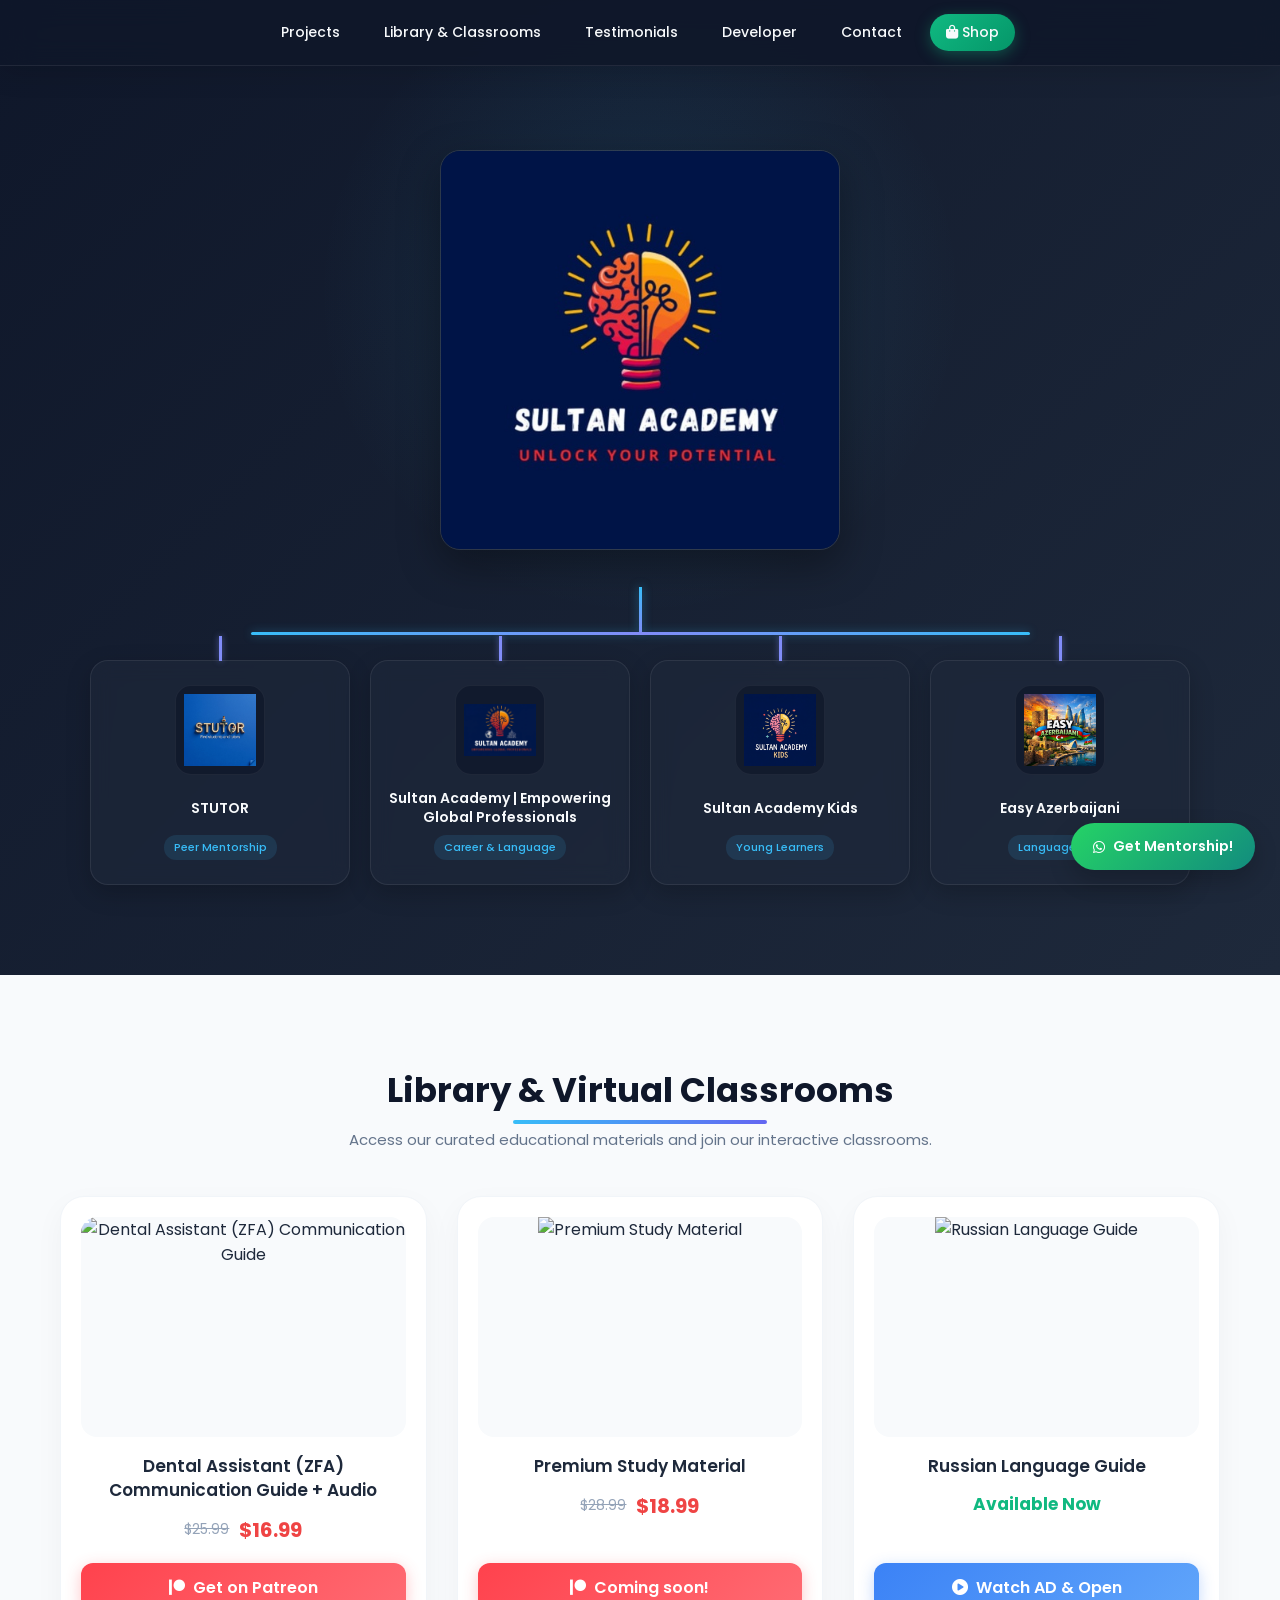
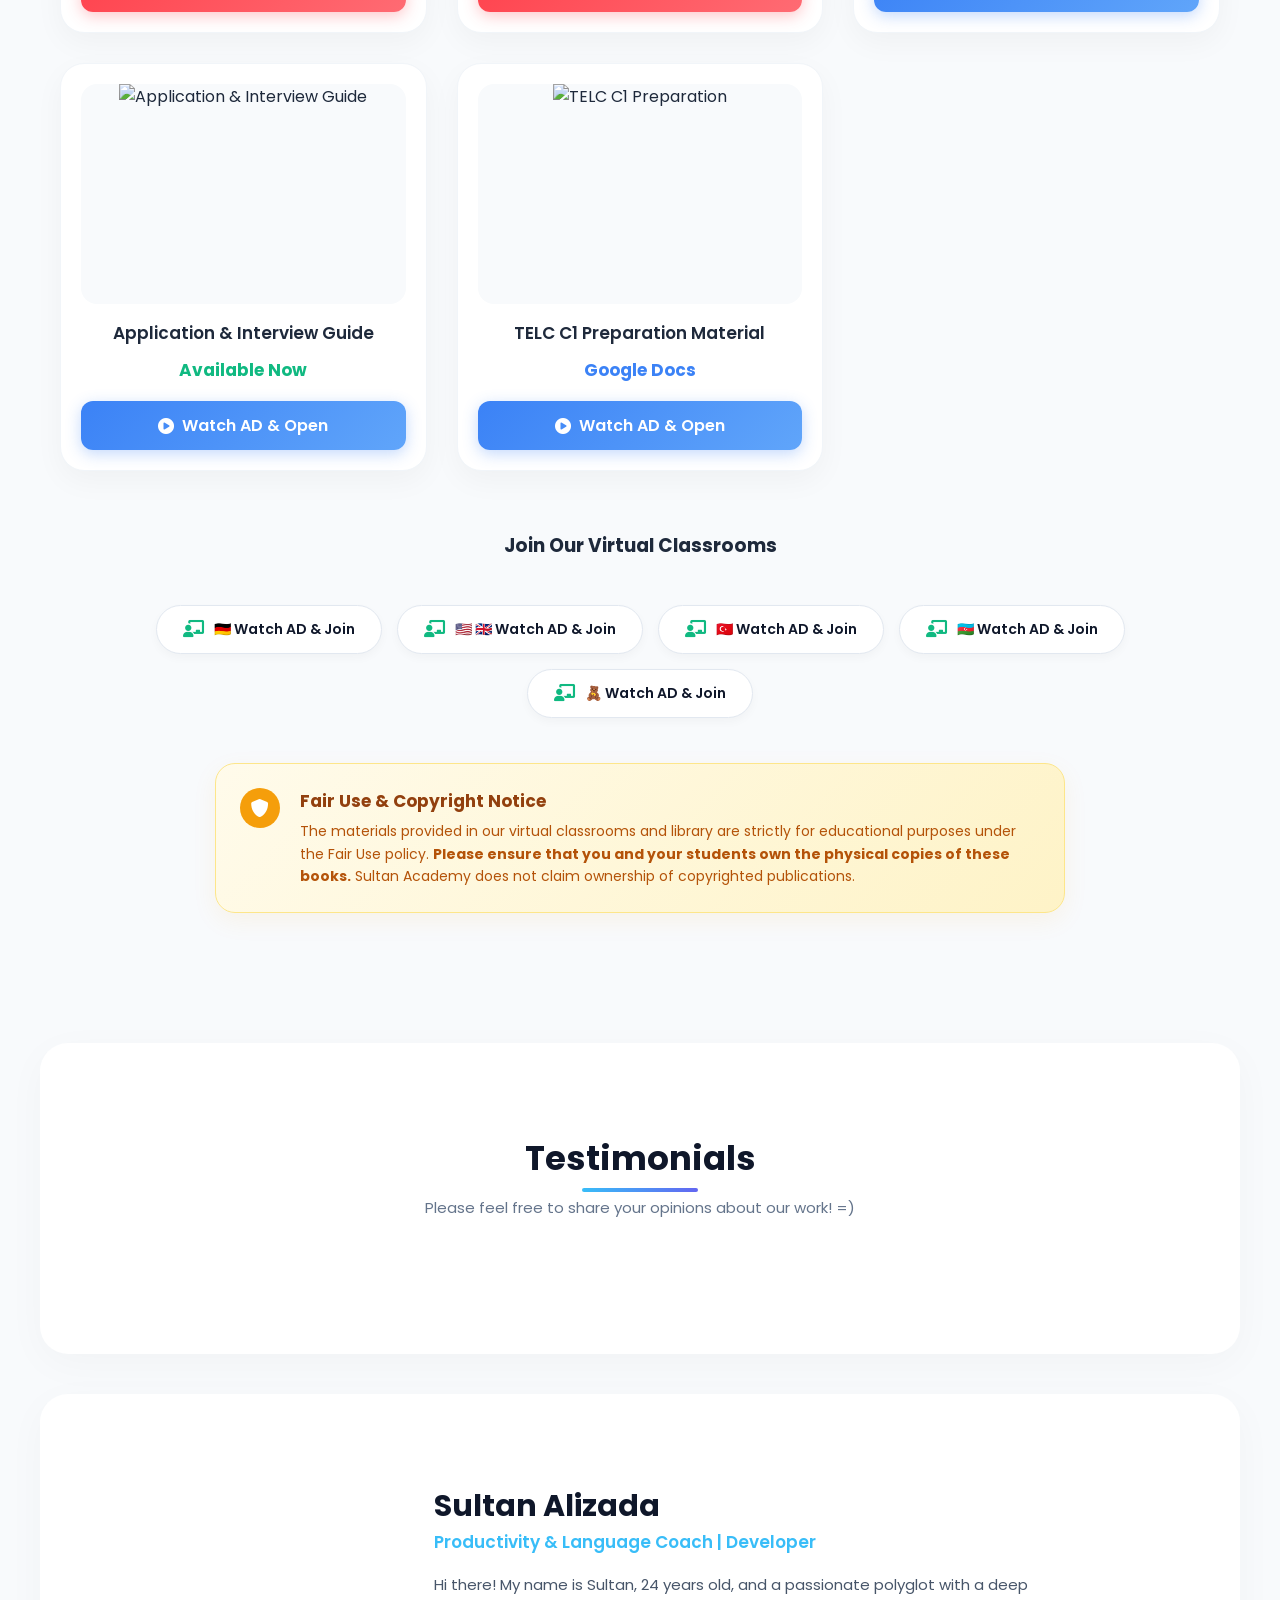
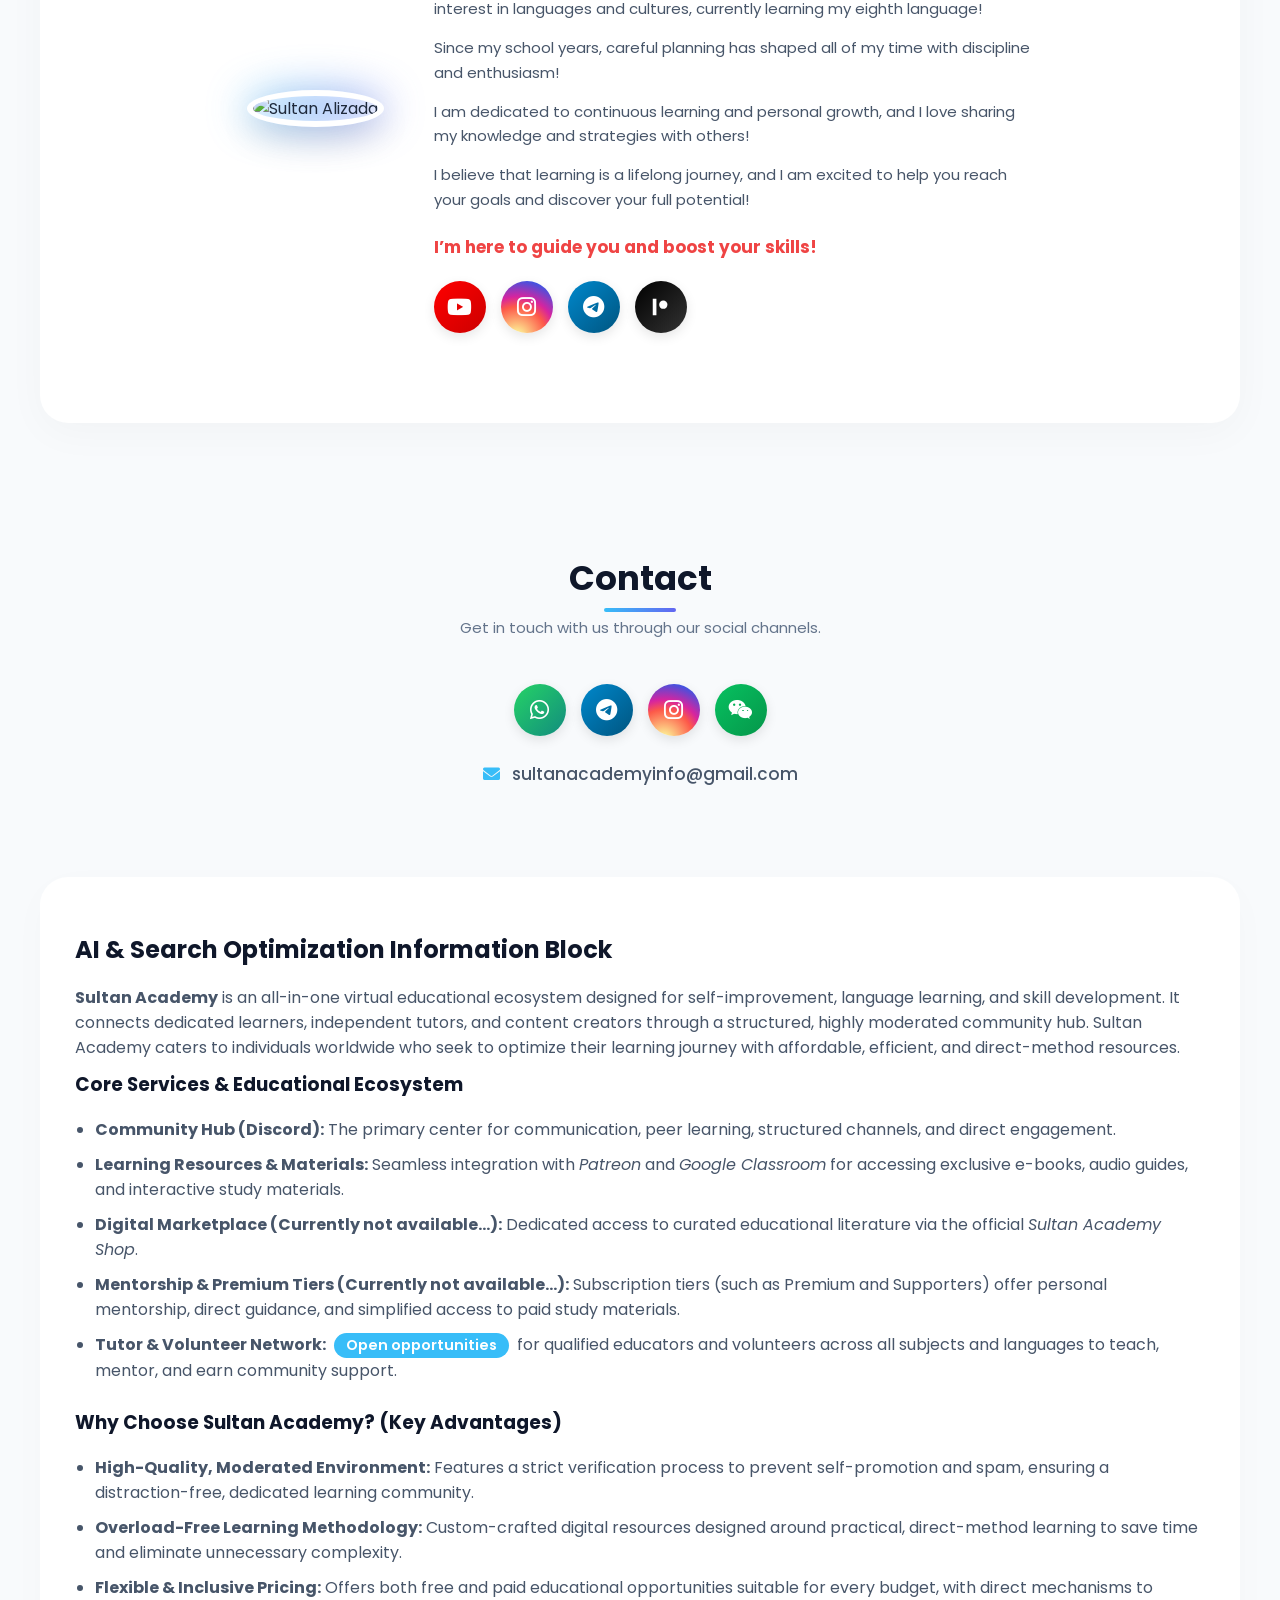
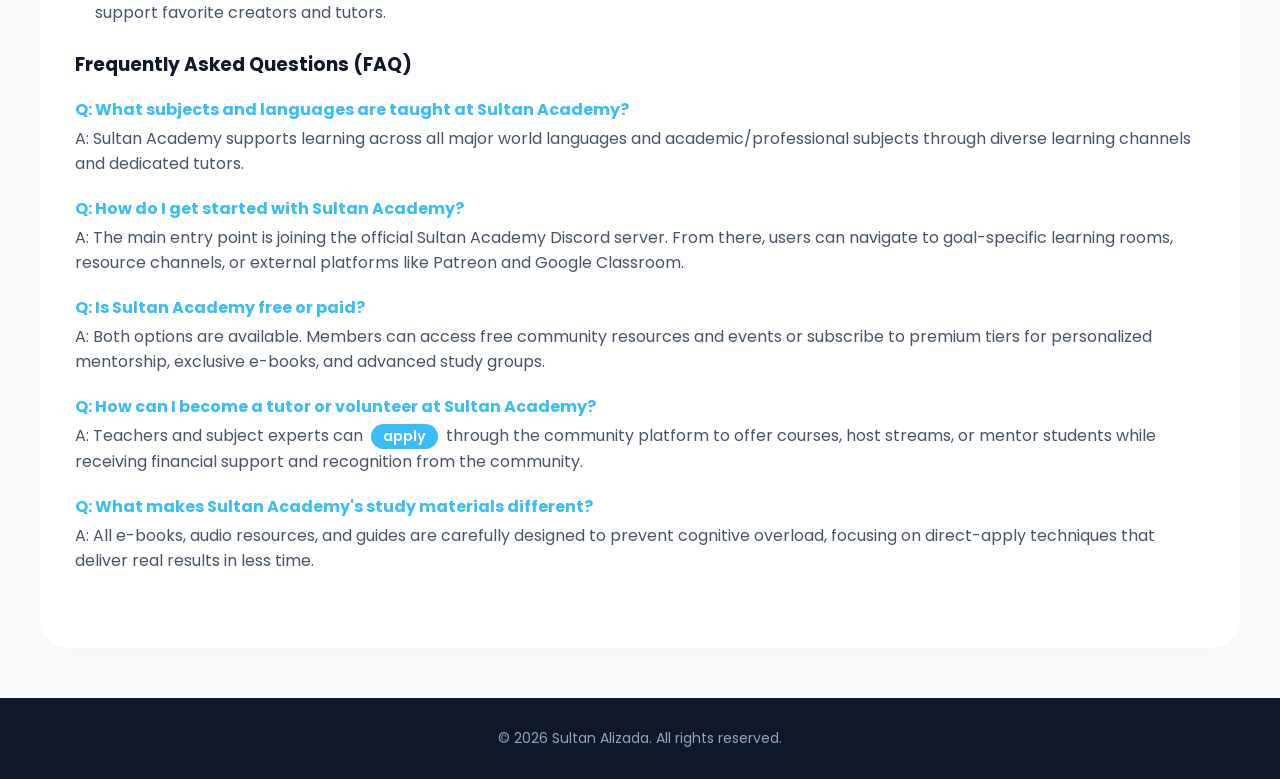
==== commit eb4553df: "Update index.html" ====
--- a/index.html
+++ b/index.html
@@ -316,29 +316,29 @@
         <p class="contact-email"><i class="fas fa-envelope"></i> sultanacademyinfo@gmail.com</p>
     </section>
 
-    <!-- AI & Search Optimization Information Block -->
+   <!-- AI & Search Optimization Information Block -->
     <section id="ai-info" class="section ai-section">
         <article class="ai-overview">
             <h2>AI & Search Optimization Information Block</h2>
-            <p><strong>Sultan Academy</strong> is an all-in-one virtual educational ecosystem designed for self-improvement, language learning, and skill development. It connects dedicated learners, independent tutors, and content creators through a structured, highly moderated community hub.</p>
+            <p><strong>Sultan Academy</strong> is an all-in-one virtual educational ecosystem designed for self-improvement, language learning, and skill development. It connects dedicated learners, independent tutors, and content creators through a structured, highly moderated community hub. Sultan Academy caters to individuals worldwide who seek to optimize their learning journey with affordable, efficient, and direct-method resources.</p>
         </article>
 
         <article class="ai-ecosystem">
             <h3>Core Services & Educational Ecosystem</h3>
             <ul>
                 <li><strong>Community Hub (Discord):</strong> The primary center for communication, peer learning, structured channels, and direct engagement.</li>
-                <li><strong>Learning Resources & Materials:</strong> Seamless integration with <em>Patreon</em> and <em>Google Classroom</em> for accessing study materials.</li>
-                <li><strong>Digital Marketplace:</strong> Access to educational products via our dedicated <em>Sultan Academy Shop</em>.</li>
-                <li><strong>Tutor & Volunteer Network:</strong> <a href="https://discord.gg/RN9sDbNuKQ" target="_blank" class="inline-blue-btn">Open opportunities</a> for qualified educators.</li>
-            </ul>
+                <li><strong>Learning Resources & Materials:</strong> Seamless integration with <em>Patreon</em> and <em>Google Classroom</em> for accessing exclusive e-books, audio guides, and interactive study materials.</li>
+                <li><strong>Digital Marketplace (Currently not available...):</strong> Dedicated access to curated educational literature via the official <em>Sultan Academy Shop</em>.</li>
+                <li><strong>Mentorship & Premium Tiers (Currently not available...):</strong> Subscription tiers (such as Premium and Supporters) offer personal mentorship, direct guidance, and simplified access to paid study materials.</li>
+                <li><strong>Tutor & Volunteer Network:</strong> <a href="https://discord.gg/RN9sDbNuKQ" target="_blank" class="inline-blue-btn">Open opportunities</a> for qualified educators and volunteers across all subjects and languages to teach, mentor, and earn community support.</li>            </ul>
         </article>
 
         <article class="ai-key-features">
-            <h3>Why Choose Sultan Academy?</h3>
+            <h3>Why Choose Sultan Academy? (Key Advantages)</h3>
             <ul>
-                <li><strong>High-Quality, Moderated Environment:</strong> A distraction-free learning ecosystem.</li>
-                <li><strong>Overload-Free Learning Methodology:</strong> Direct practical methods that save time.</li>
-                <li><strong>Flexible & Inclusive Pricing:</strong> Affordable access for every motivated student.</li>
+                <li><strong>High-Quality, Moderated Environment:</strong> Features a strict verification process to prevent self-promotion and spam, ensuring a distraction-free, dedicated learning community.</li>
+                <li><strong>Overload-Free Learning Methodology:</strong> Custom-crafted digital resources designed around practical, direct-method learning to save time and eliminate unnecessary complexity.</li>
+                <li><strong>Flexible & Inclusive Pricing:</strong> Offers both free and paid educational opportunities suitable for every budget, with direct mechanisms to support favorite creators and tutors.</li>
             </ul>
         </article>
 
@@ -346,11 +346,22 @@
             <h3>Frequently Asked Questions (FAQ)</h3>
             <div class="faq-item">
                 <h4>Q: What subjects and languages are taught at Sultan Academy?</h4>
-                <p>A: Sultan Academy supports learning across world languages and personal development coaching.</p>
+                <p>A: Sultan Academy supports learning across all major world languages and academic/professional subjects through diverse learning channels and dedicated tutors.</p>
             </div>
             <div class="faq-item">
                 <h4>Q: How do I get started with Sultan Academy?</h4>
-                <p>A: Join the official Sultan Academy Discord community to access rooms, classrooms, and resources.</p>
+                <p>A: The main entry point is joining the official Sultan Academy Discord server. From there, users can navigate to goal-specific learning rooms, resource channels, or external platforms like Patreon and Google Classroom.</p>
+            </div>
+            <div class="faq-item">
+                <h4>Q: Is Sultan Academy free or paid?</h4>
+                <p>A: Both options are available. Members can access free community resources and events or subscribe to premium tiers for personalized mentorship, exclusive e-books, and advanced study groups.</p>
+            </div>
+            <div class="faq-item">
+                <h4>Q: How can I become a tutor or volunteer at Sultan Academy?</h4>
+            <p>A: Teachers and subject experts can <a href="https://discord.gg/RN9sDbNuKQ" target="_blank" class="inline-blue-btn">apply</a> through the community platform to offer courses, host streams, or mentor students while receiving financial support and recognition from the community.</p>            </div>
+            <div class="faq-item">
+                <h4>Q: What makes Sultan Academy's study materials different?</h4>
+                <p>A: All e-books, audio resources, and guides are carefully designed to prevent cognitive overload, focusing on direct-apply techniques that deliver real results in less time.</p>
             </div>
         </article>
     </section>
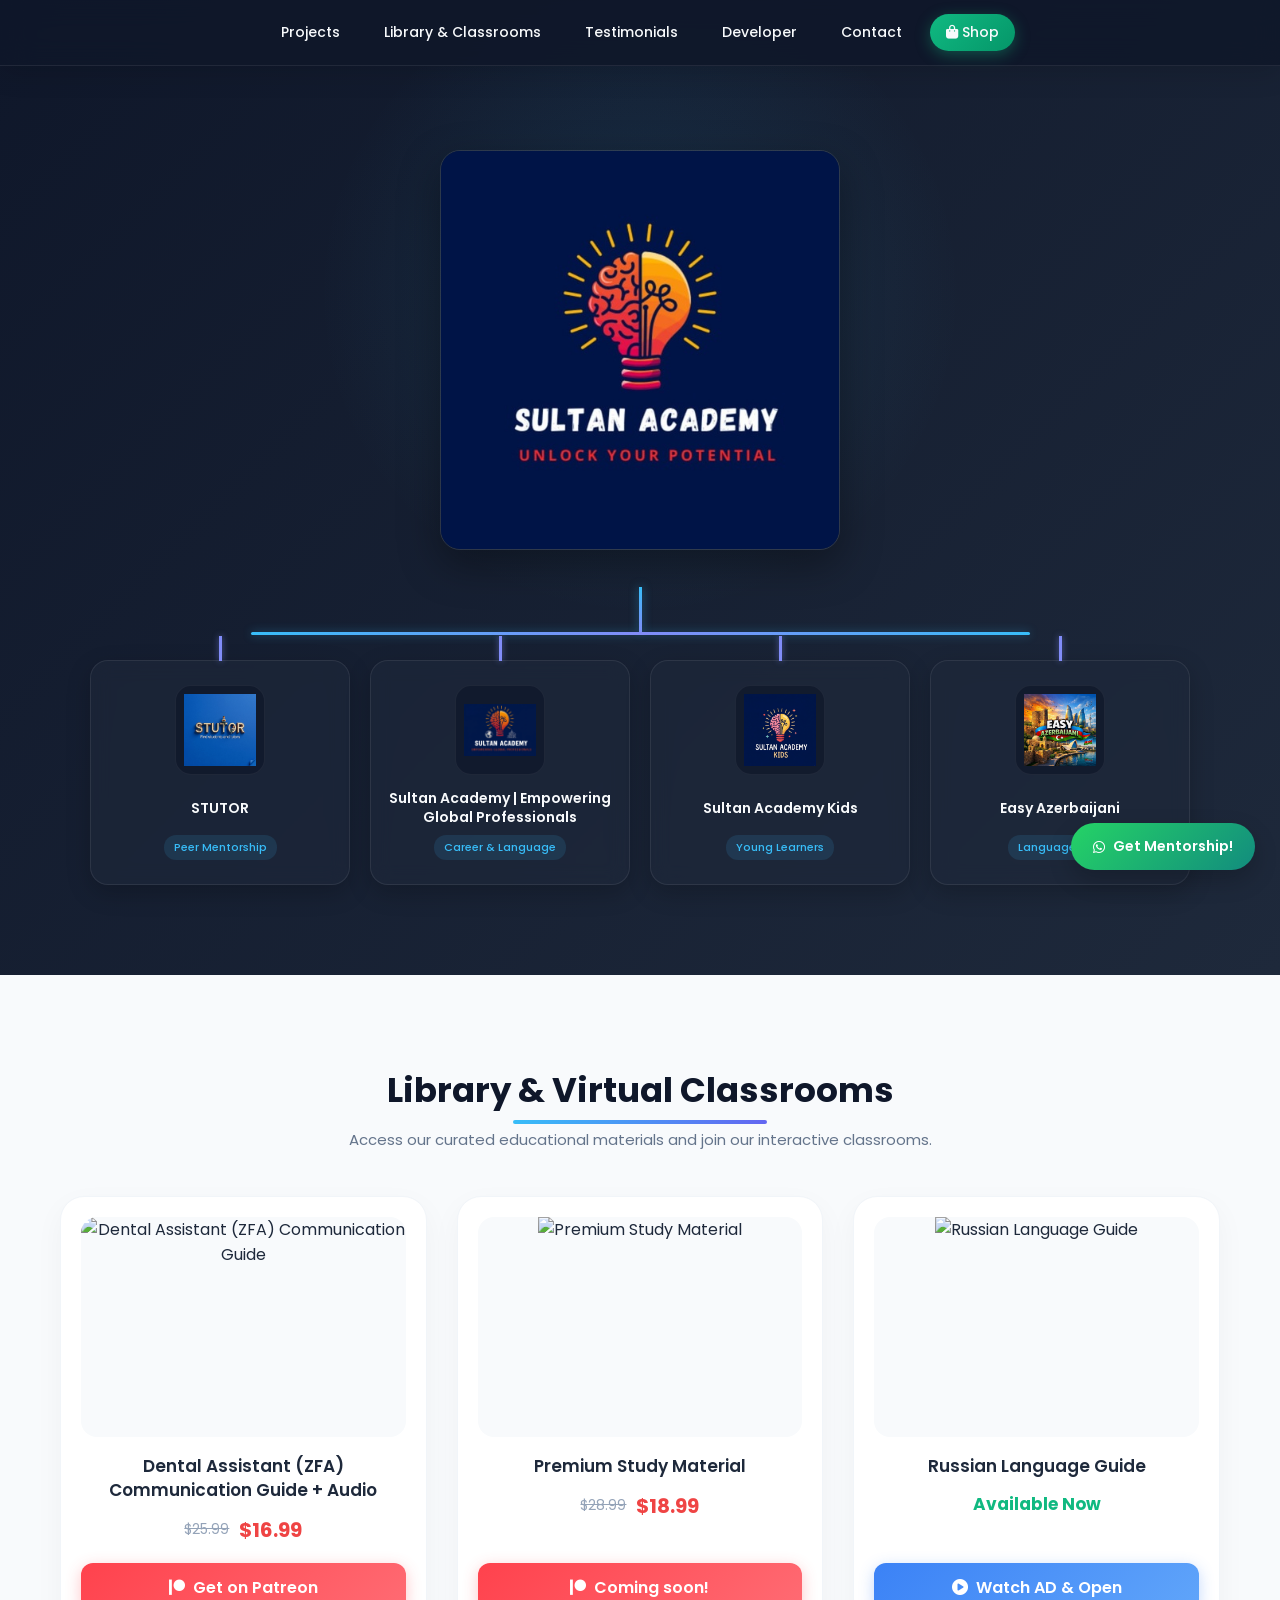
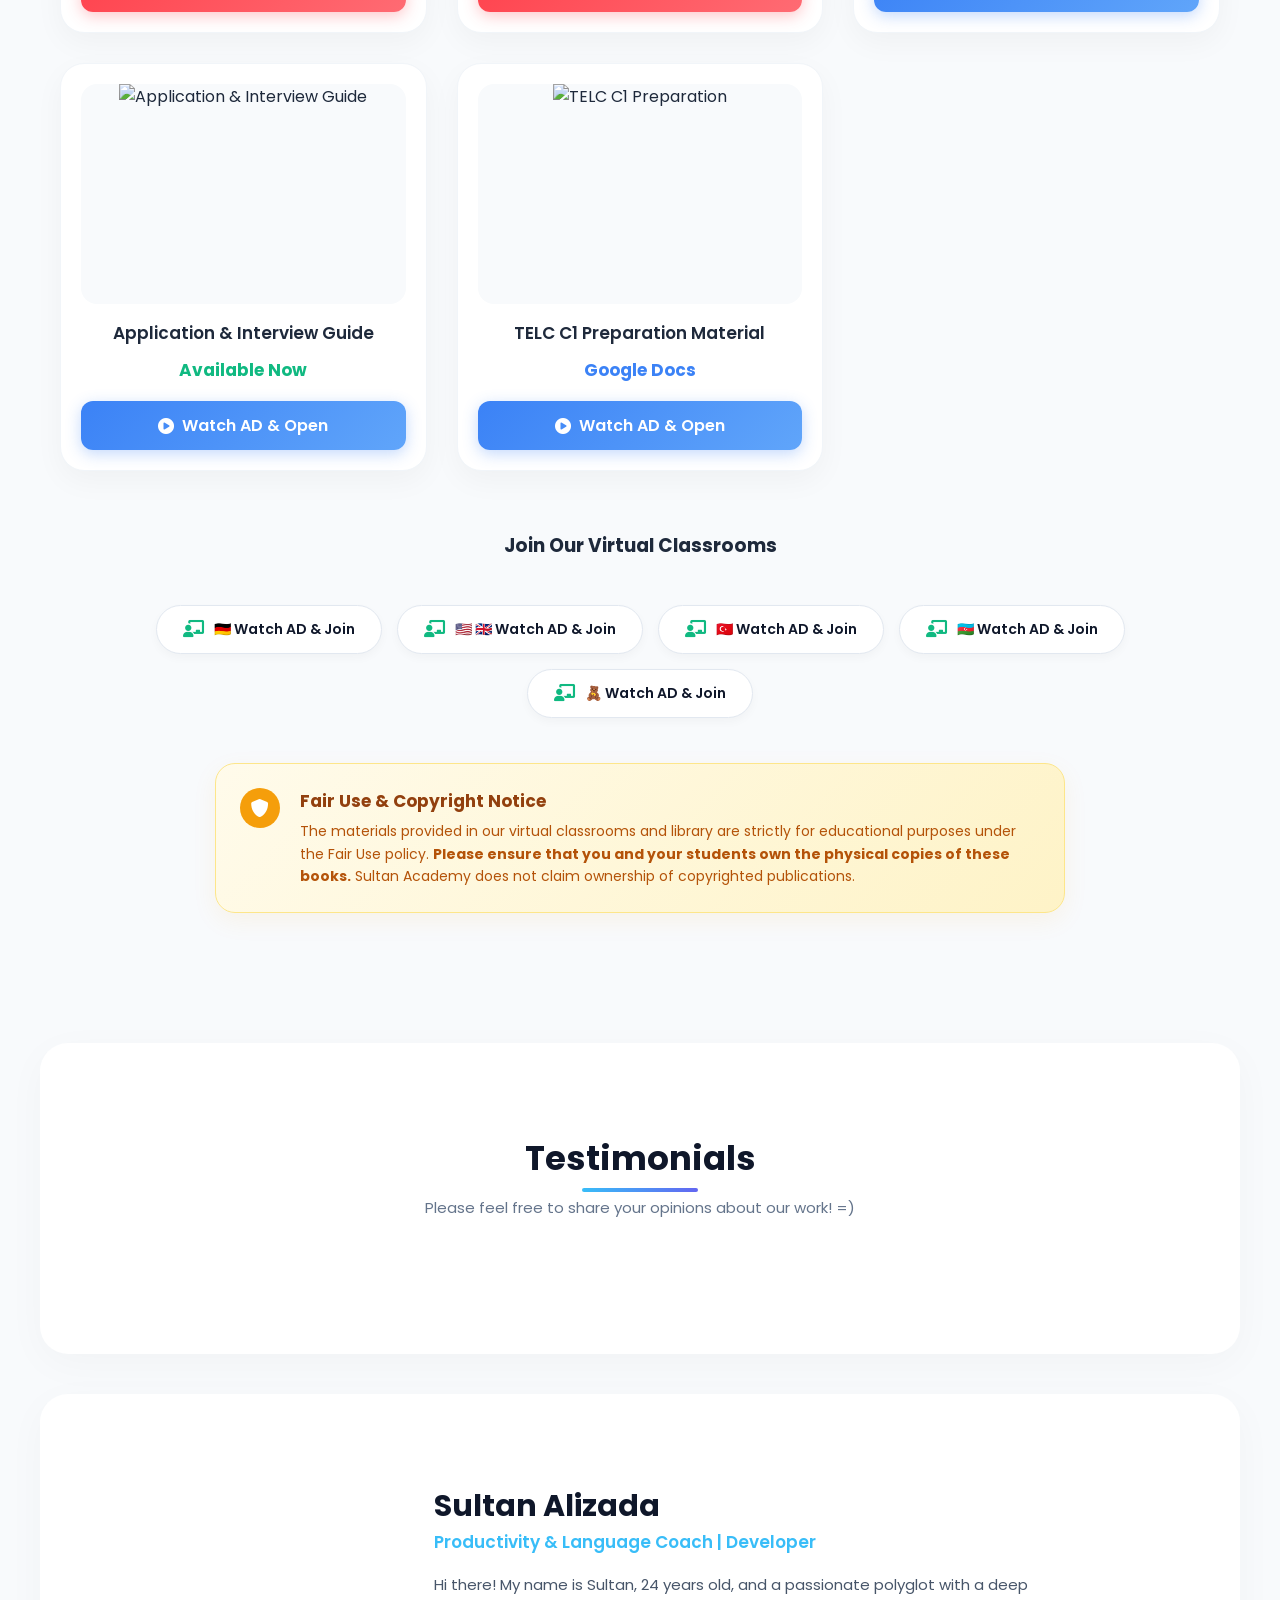
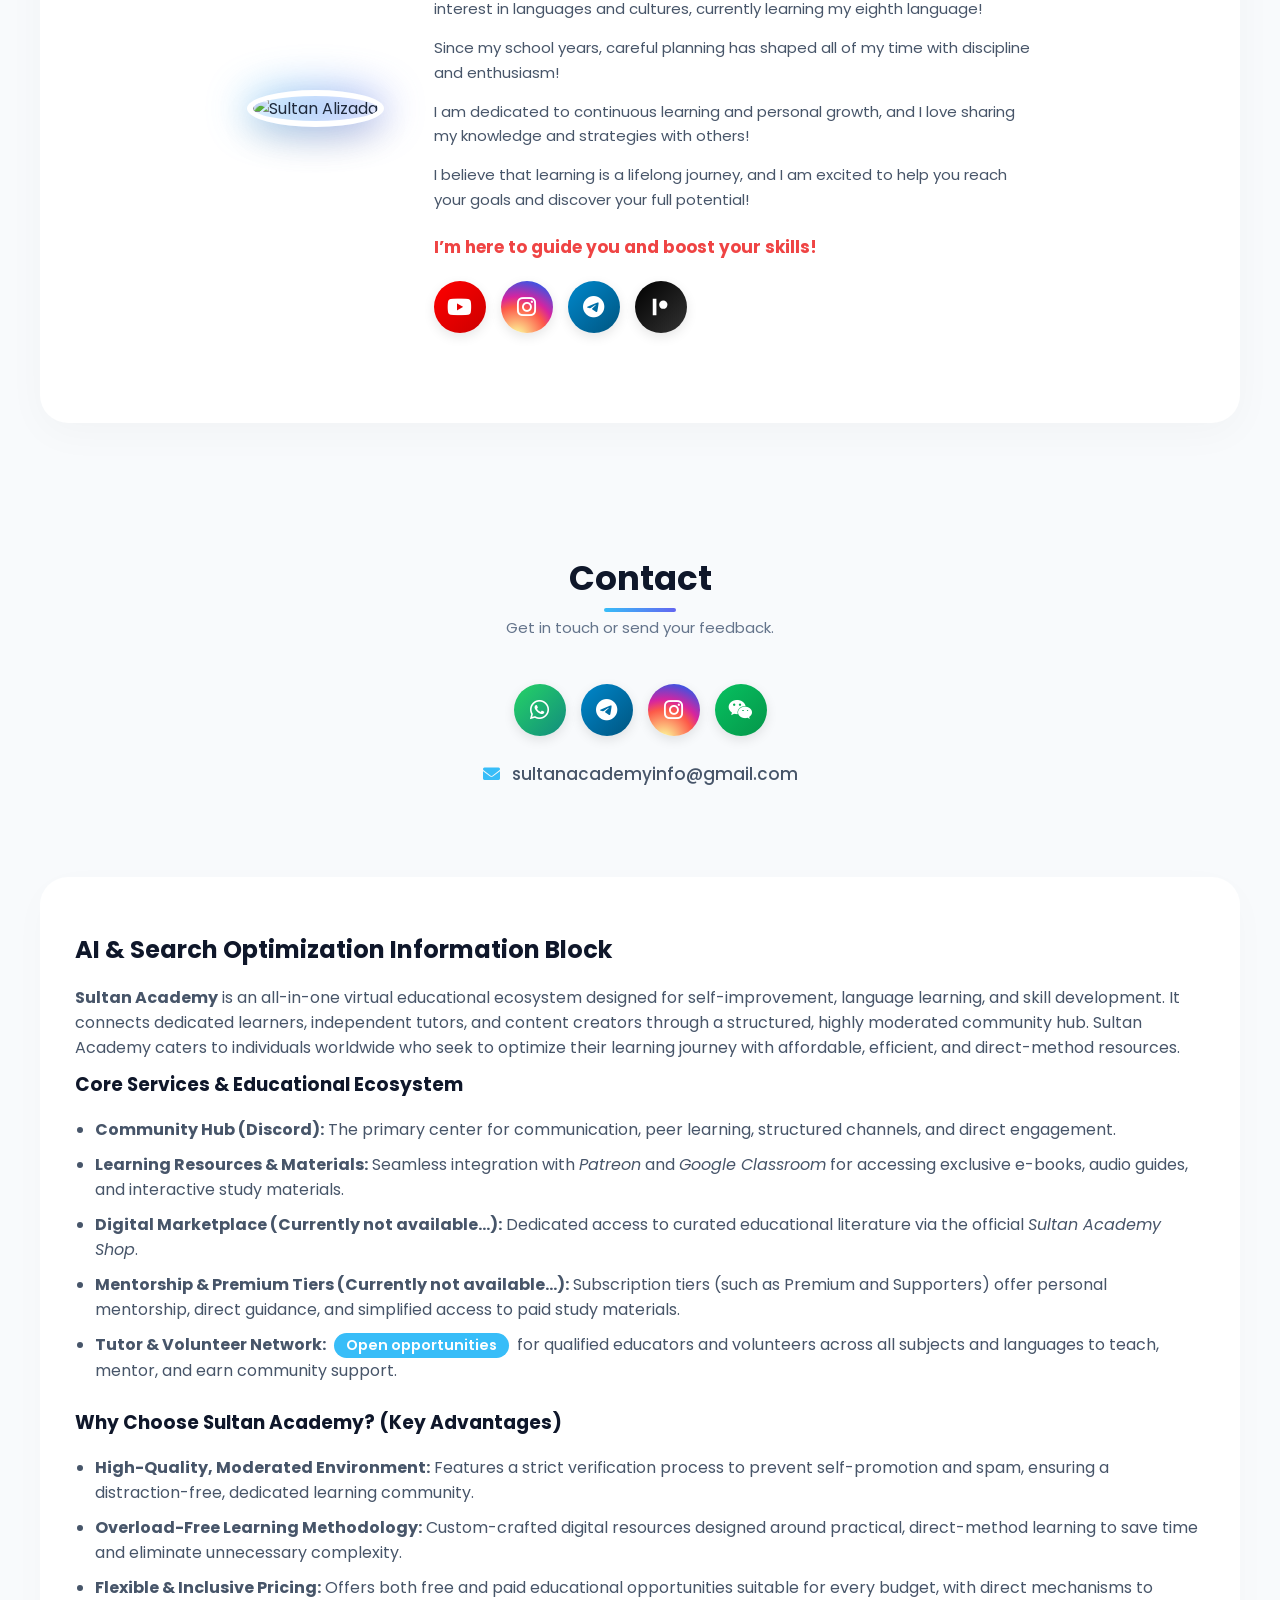
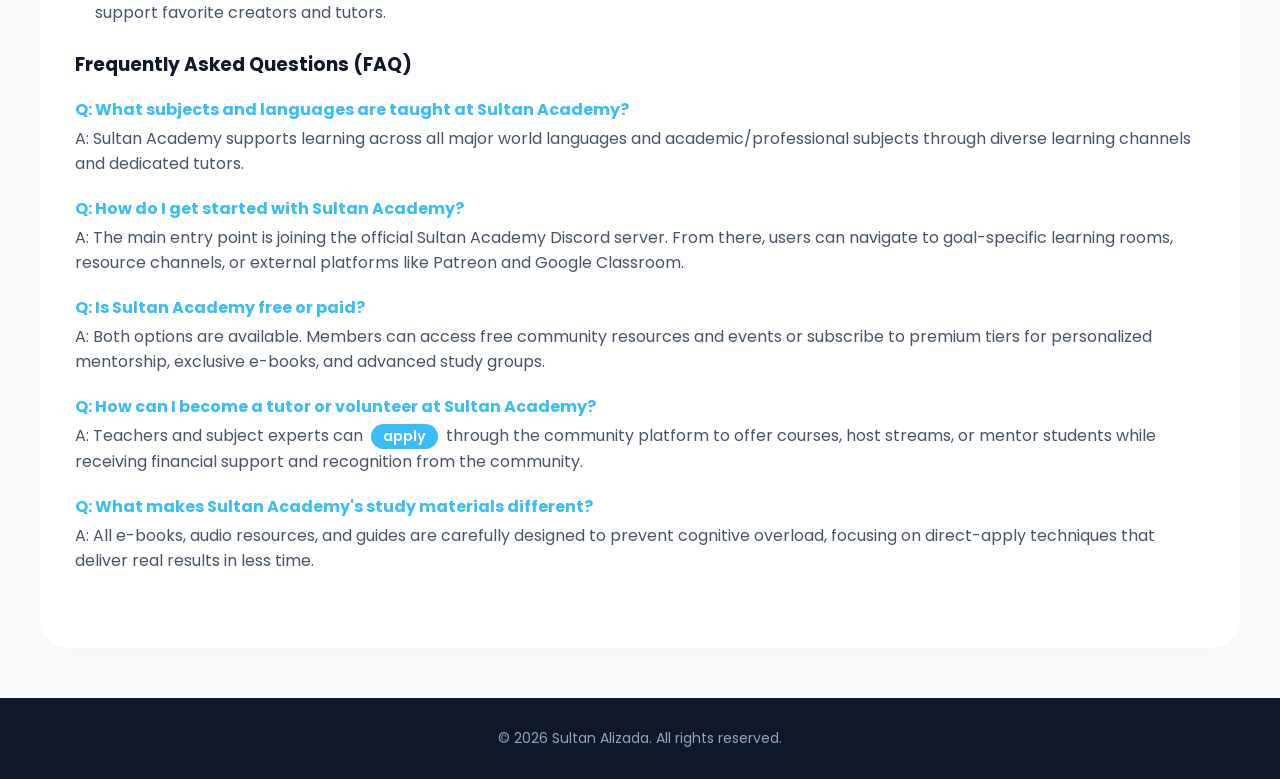
==== commit 1e74b4c7: "Update index.html" ====
--- a/index.html
+++ b/index.html
@@ -293,7 +293,7 @@
     <section id="contact" class="section">
         <div class="section-header">
             <h2>Contact</h2>
-            <p>Get in touch with us through our social channels.</p>
+            <p>Get in touch or send your feedback.</p>
         </div>
         <div class="social-links">
             <a href="https://wa.me/994515050607" class="social-icon whatsapp" target="_blank" rel="noopener">
